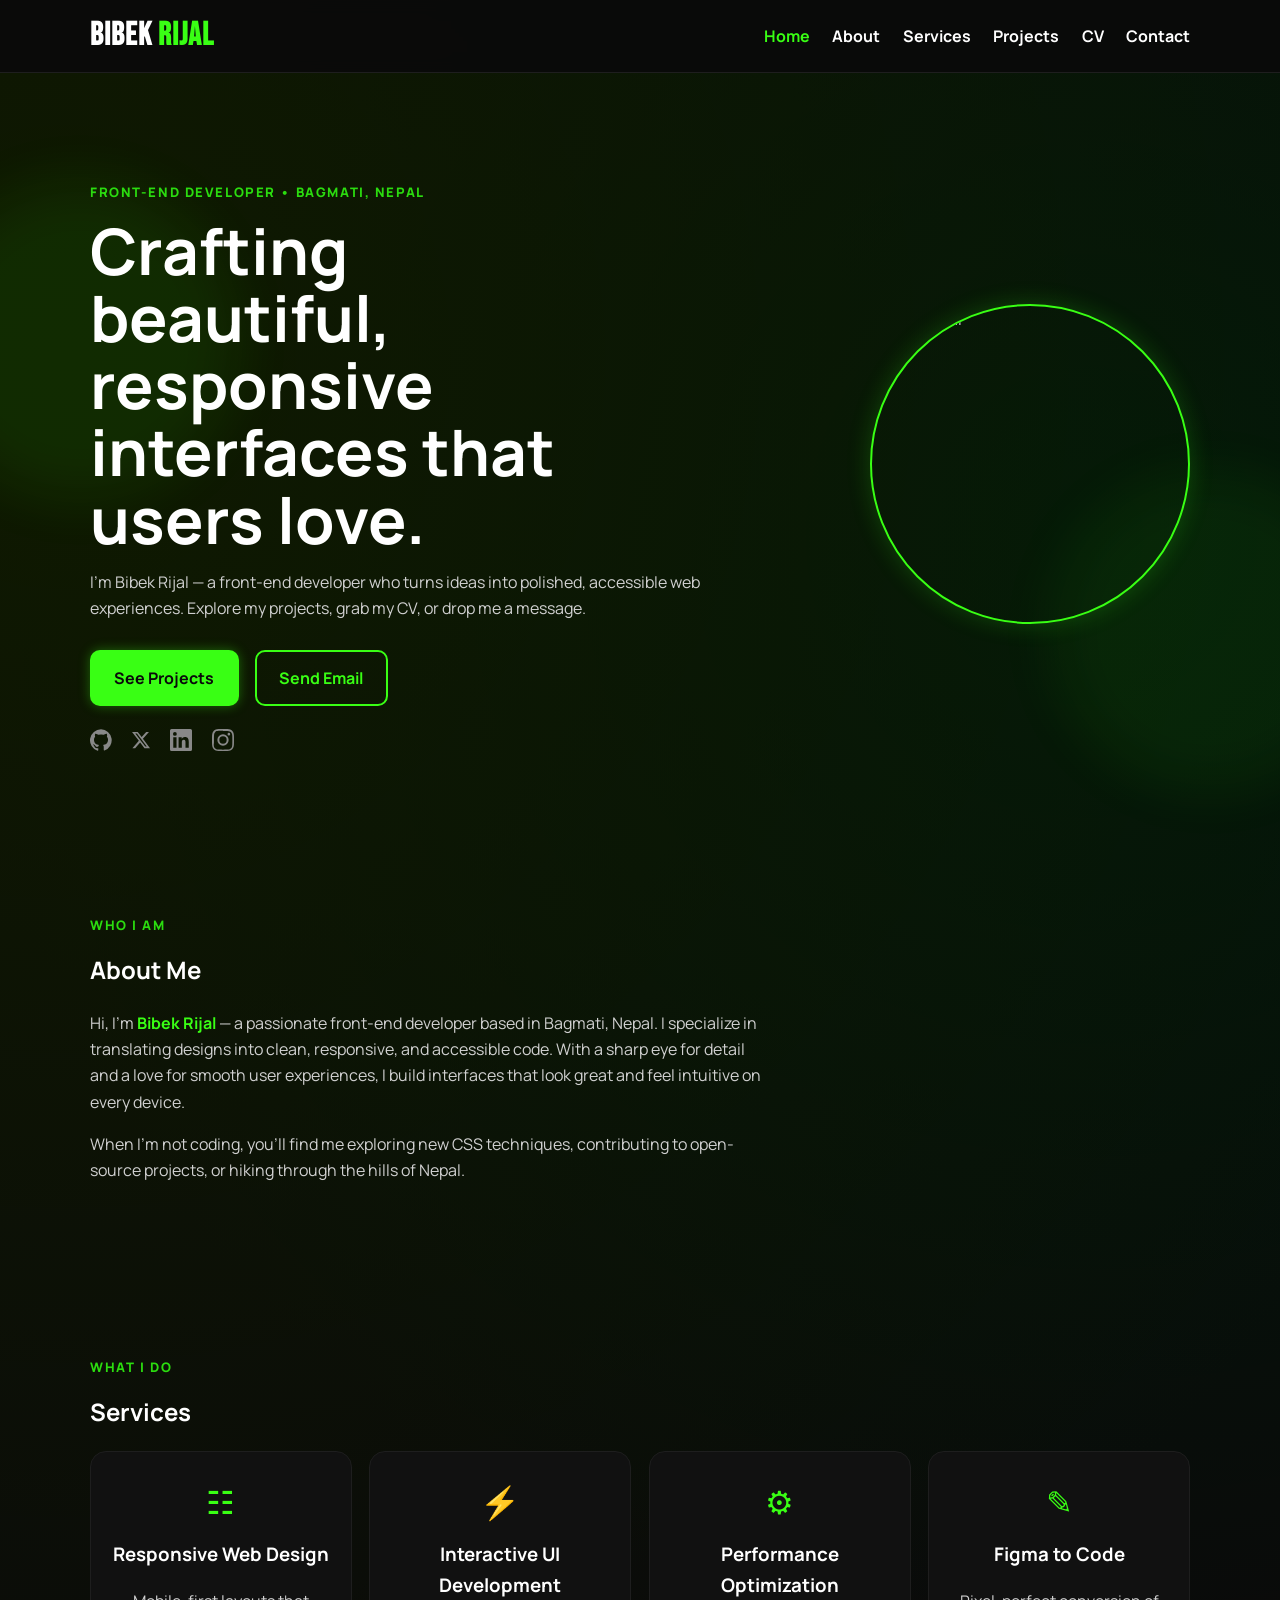
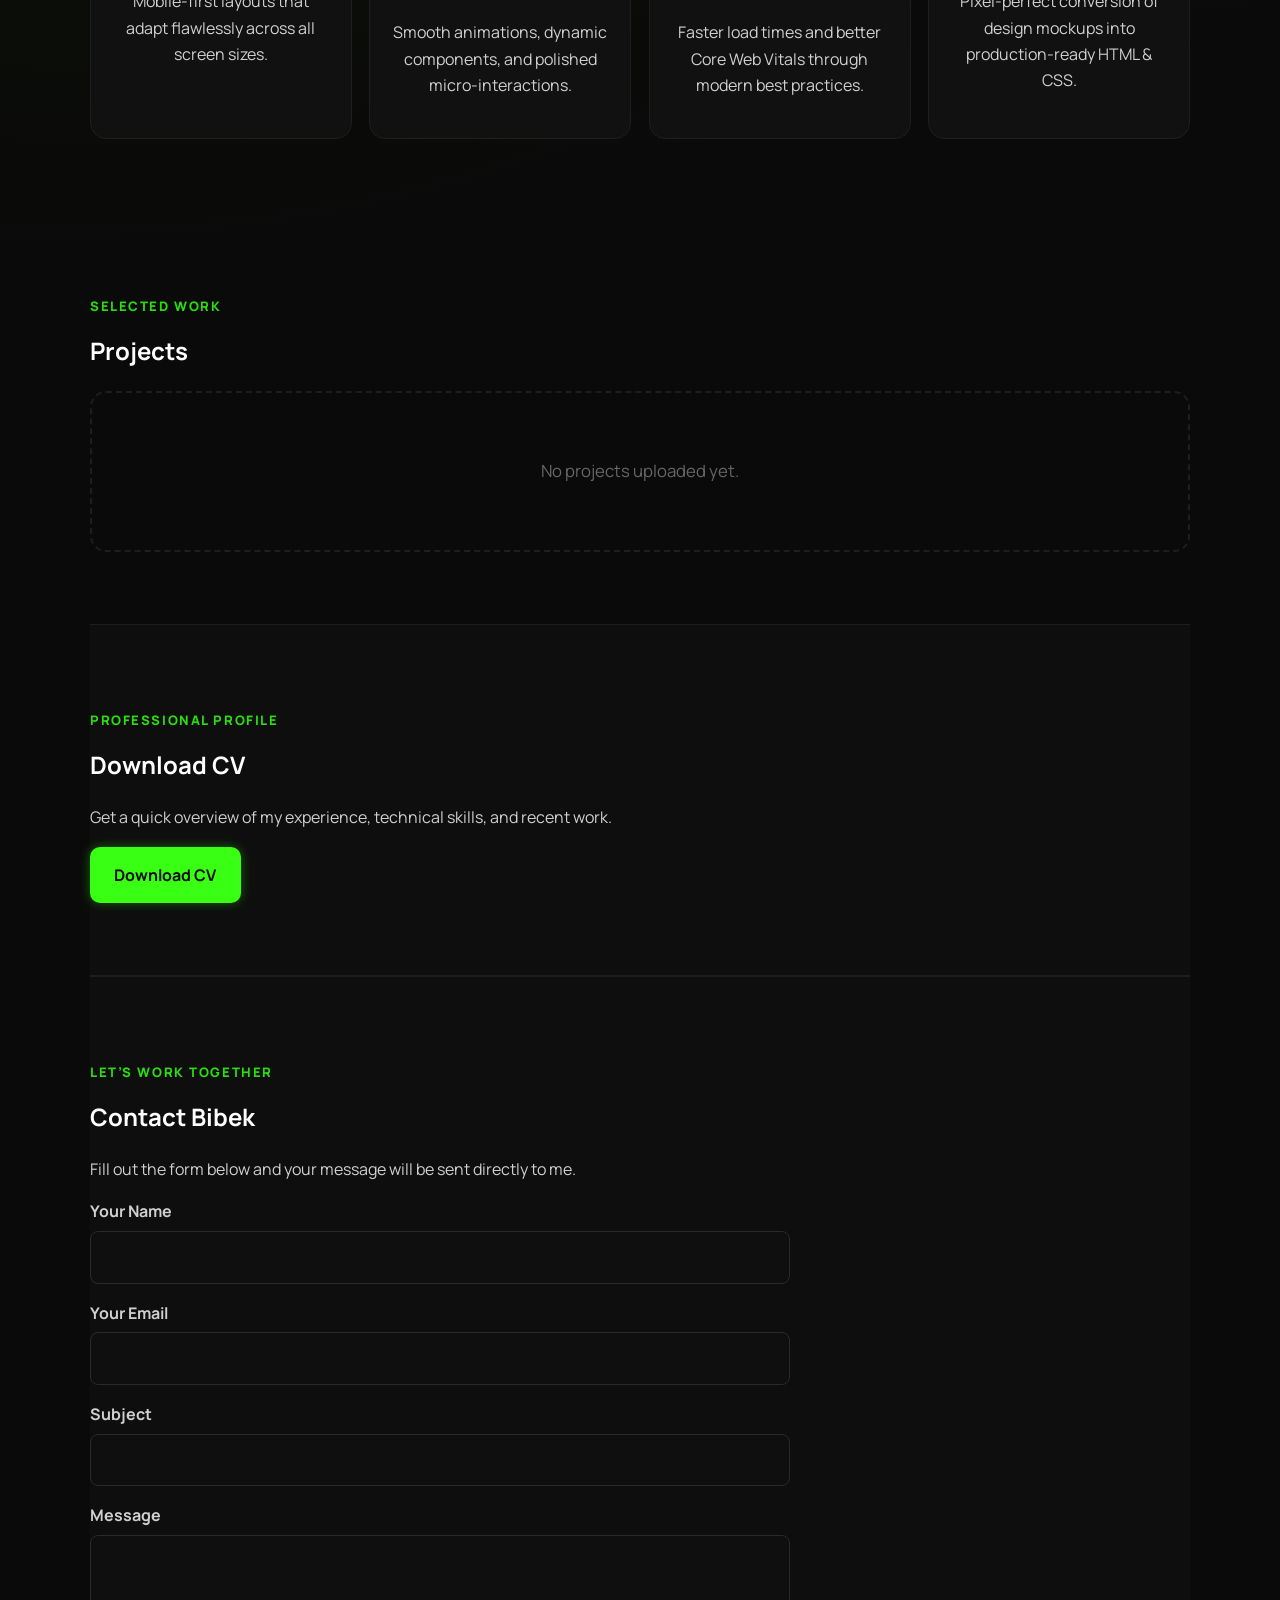
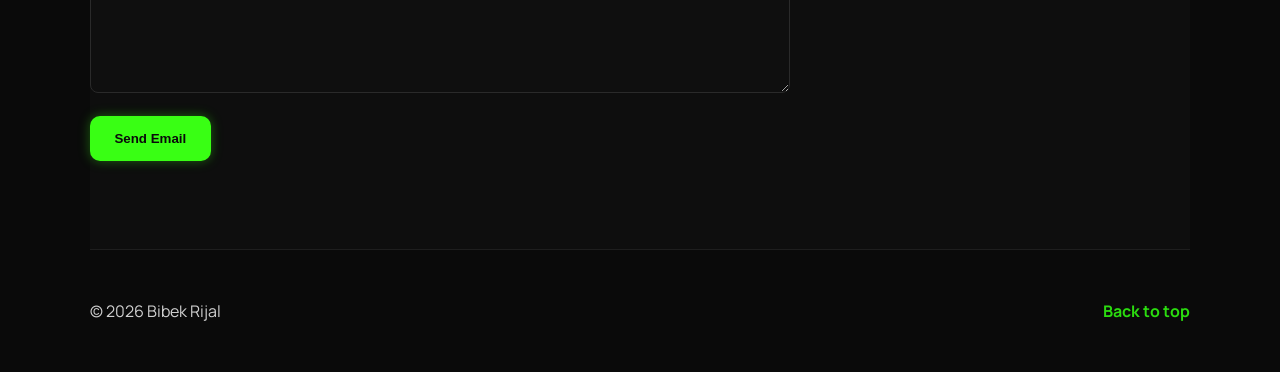
==== index.html @ 49298759 "popup bug fix" ====
<!DOCTYPE html>
<html lang="en">
  <head>
    <meta charset="UTF-8" />
    <meta name="viewport" content="width=device-width, initial-scale=1.0" />
    <link rel="icon" type="image/svg+xml" href="assets/favicon.svg" />
    <meta
      name="description"
      content="Bibek Rijal — Front-End Developer from Bagmati, Nepal. Browse projects, download CV, and get in touch."
    />
    <title>Bibek Rijal | Portfolio</title>
    <link rel="preconnect" href="https://fonts.googleapis.com" />
    <link rel="preconnect" href="https://fonts.gstatic.com" crossorigin />
    <link
      href="https://fonts.googleapis.com/css2?family=Bebas+Neue&family=Manrope:wght@400;500;700;800&display=swap"
      rel="stylesheet"
    />
    <link rel="stylesheet" href="styles.css?v=2" />
  </head>
  <body>
    <div class="bg-orb orb-left" aria-hidden="true"></div>
    <div class="bg-orb orb-right" aria-hidden="true"></div>

    <header class="site-header" id="top">
      <nav class="container nav">
        <a class="brand" href="#home"><span class="brand-first">Bibek</span> <span class="brand-last">Rijal</span></a>
        <button class="menu-toggle" aria-expanded="false" aria-controls="nav-links">
          Menu
        </button>
        <ul class="nav-links" id="nav-links">
          <li><a href="#home">Home</a></li>
          <li><a href="#about">About</a></li>
          <li><a href="#services">Services</a></li>
          <li><a href="#projects">Projects</a></li>
          <li><a href="#cv">CV</a></li>
          <li><a href="#contact">Contact</a></li>
        </ul>
      </nav>
    </header>

    <main>
      <section class="hero container reveal" id="home">
        <div class="hero-text">
          <p class="kicker">Front-End Developer &bull; Bagmati, Nepal</p>
          <h1>Crafting beautiful, responsive interfaces that users love.</h1>
          <p class="hero-copy">
            I&rsquo;m Bibek Rijal — a front-end developer who turns ideas into polished,
            accessible web experiences. Explore my projects, grab my CV, or drop me a
            message.
          </p>
          <div class="hero-actions">
            <a class="btn btn-primary" href="#projects">See Projects</a>
            <a class="btn btn-secondary" href="#contact">Send Email</a>
          </div>
          <div class="hero-socials">
            <a href="https://github.com/Bek068" target="_blank" rel="noopener noreferrer" aria-label="GitHub">
              <svg width="22" height="22" viewBox="0 0 24 24" fill="currentColor"><path d="M12 .3a12 12 0 00-3.8 23.38c.6.11.82-.26.82-.58v-2.16c-3.34.73-4.04-1.61-4.04-1.61a3.18 3.18 0 00-1.33-1.76c-1.09-.74.08-.73.08-.73a2.52 2.52 0 011.84 1.24 2.56 2.56 0 003.5 1 2.56 2.56 0 01.76-1.6c-2.67-.3-5.47-1.33-5.47-5.93a4.64 4.64 0 011.24-3.22 4.3 4.3 0 01.12-3.18s1-.32 3.3 1.23a11.38 11.38 0 016 0c2.28-1.55 3.28-1.23 3.28-1.23a4.3 4.3 0 01.12 3.18 4.64 4.64 0 011.24 3.22c0 4.61-2.81 5.63-5.48 5.92a2.86 2.86 0 01.82 2.22v3.29c0 .32.22.7.82.58A12 12 0 0012 .3z"/></svg>
            </a>
            <a href="https://x.com/b1bek_rzl068" target="_blank" rel="noopener noreferrer" aria-label="X (Twitter)">
              <svg width="20" height="20" viewBox="0 0 24 24" fill="currentColor"><path d="M18.244 2.25h3.308l-7.227 8.26 8.502 11.24H16.17l-5.214-6.817L4.99 21.75H1.68l7.73-8.835L1.254 2.25H8.08l4.713 6.231zm-1.161 17.52h1.833L7.084 4.126H5.117z"/></svg>
            </a>
            <a href="https://linkedin.com/" target="_blank" rel="noopener noreferrer" aria-label="LinkedIn">
              <svg width="22" height="22" viewBox="0 0 24 24" fill="currentColor"><path d="M20.45 20.45h-3.55v-5.57c0-1.33-.02-3.04-1.85-3.04s-2.14 1.45-2.14 2.94v5.67H9.36V9h3.41v1.56h.05a3.74 3.74 0 013.37-1.85c3.6 0 4.27 2.37 4.27 5.46v6.28zM5.34 7.43a2.06 2.06 0 11-.01-4.13 2.06 2.06 0 01.01 4.13zM7.12 20.45H3.56V9h3.56v11.45zM22.23 0H1.77A1.75 1.75 0 000 1.73v20.54A1.75 1.75 0 001.77 24h20.46A1.75 1.75 0 0024 22.27V1.73A1.75 1.75 0 0022.23 0z"/></svg>
            </a>
            <a href="https://instagram.com/" target="_blank" rel="noopener noreferrer" aria-label="Instagram">
              <svg width="22" height="22" viewBox="0 0 24 24" fill="currentColor"><path d="M12 2.163c3.204 0 3.584.012 4.85.07 1.17.054 1.97.24 2.43.403a4.08 4.08 0 011.47.957c.453.453.78.898.957 1.47.163.46.35 1.26.403 2.43.058 1.266.07 1.646.07 4.85s-.012 3.584-.07 4.85c-.054 1.17-.24 1.97-.403 2.43a4.08 4.08 0 01-.957 1.47 4.08 4.08 0 01-1.47.957c-.46.163-1.26.35-2.43.403-1.266.058-1.646.07-4.85.07s-3.584-.012-4.85-.07c-1.17-.054-1.97-.24-2.43-.403a4.08 4.08 0 01-1.47-.957 4.08 4.08 0 01-.957-1.47c-.163-.46-.35-1.26-.403-2.43C2.175 15.584 2.163 15.204 2.163 12s.012-3.584.07-4.85c.054-1.17.24-1.97.403-2.43a4.08 4.08 0 01.957-1.47A4.08 4.08 0 015.063 2.3c.46-.163 1.26-.35 2.43-.403C8.759 1.84 9.139 1.827 12 1.827zM12 0C8.741 0 8.333.014 7.053.072c-1.277.058-2.15.261-2.913.558a5.88 5.88 0 00-2.126 1.384A5.88 5.88 0 00.63 4.14C.333 4.903.13 5.776.072 7.053.014 8.333 0 8.741 0 12s.014 3.667.072 4.947c.058 1.277.261 2.15.558 2.913a5.88 5.88 0 001.384 2.126 5.88 5.88 0 002.126 1.384c.763.297 1.636.5 2.913.558C8.333 23.986 8.741 24 12 24s3.667-.014 4.947-.072c1.277-.058 2.15-.261 2.913-.558a5.88 5.88 0 002.126-1.384 5.88 5.88 0 001.384-2.126c.297-.763.5-1.636.558-2.913.058-1.28.072-1.688.072-4.947s-.014-3.667-.072-4.947c-.058-1.277-.261-2.15-.558-2.913a5.88 5.88 0 00-1.384-2.126A5.88 5.88 0 0019.86.63C19.097.333 18.224.13 16.947.072 15.667.014 15.259 0 12 0zm0 5.838a6.162 6.162 0 100 12.324 6.162 6.162 0 000-12.324zM12 16a4 4 0 110-8 4 4 0 010 8zm6.406-11.845a1.44 1.44 0 100 2.881 1.44 1.44 0 000-2.881z"/></svg>
            </a>
          </div>
        </div>
        <div class="hero-image">
          <img src="assets/images/profile.png" alt="Bibek Rijal" />
        </div>
      </section>

      <section class="about container reveal" id="about">
        <div class="section-heading">
          <p class="kicker">Who I Am</p>
          <h2>About Me</h2>
        </div>
        <div class="about-content">
          <p>
            Hi, I&rsquo;m <strong>Bibek Rijal</strong> &mdash; a passionate front-end developer
            based in Bagmati, Nepal. I specialize in translating designs into clean,
            responsive, and accessible code. With a sharp eye for detail and a love for
            smooth user experiences, I build interfaces that look great and feel intuitive
            on every device.
          </p>
          <p>
            When I&rsquo;m not coding, you&rsquo;ll find me exploring new CSS techniques,
            contributing to open-source projects, or hiking through the hills of Nepal.
          </p>
        </div>
      </section>

      <section class="services container reveal" id="services">
        <div class="section-heading">
          <p class="kicker">What I Do</p>
          <h2>Services</h2>
        </div>
        <div class="services-grid">
          <article class="service-card">
            <span class="service-icon" aria-hidden="true">&#9783;</span>
            <h3>Responsive Web Design</h3>
            <p>Mobile-first layouts that adapt flawlessly across all screen sizes.</p>
          </article>
          <article class="service-card">
            <span class="service-icon" aria-hidden="true">&#9889;</span>
            <h3>Interactive UI Development</h3>
            <p>Smooth animations, dynamic components, and polished micro-interactions.</p>
          </article>
          <article class="service-card">
            <span class="service-icon" aria-hidden="true">&#9881;</span>
            <h3>Performance Optimization</h3>
            <p>Faster load times and better Core Web Vitals through modern best practices.</p>
          </article>
          <article class="service-card">
            <span class="service-icon" aria-hidden="true">&#9998;</span>
            <h3>Figma to Code</h3>
            <p>Pixel-perfect conversion of design mockups into production-ready HTML &amp; CSS.</p>
          </article>
        </div>
      </section>

      <section class="projects container reveal" id="projects">
        <div class="section-heading">
          <p class="kicker">Selected Work</p>
          <h2>Projects</h2>
        </div>

        <div class="empty-state">
          <p>No projects uploaded yet.</p>
        </div>
      </section>

      <section class="cv container reveal" id="cv">
        <div class="section-heading">
          <p class="kicker">Professional Profile</p>
          <h2>Download CV</h2>
        </div>
        <p>
          Get a quick overview of my experience, technical skills, and recent work.
        </p>
        <a class="btn btn-primary" href="assets/cv/admin-cv.txt" download>
          Download CV
        </a>
      </section>

      <section class="contact container reveal" id="contact">
        <div class="section-heading">
          <p class="kicker">Let&rsquo;s Work Together</p>
          <h2>Contact Bibek</h2>
        </div>
        <p>
          Fill out the form below and your message will be sent directly to me.
        </p>

        <form id="contact-form" novalidate>
          <div class="field-row">
            <label for="name">Your Name</label>
            <input type="text" id="name" name="name" required autocomplete="name" />
            <small class="error" id="name-error"></small>
          </div>

          <div class="field-row">
            <label for="email">Your Email</label>
            <input type="email" id="email" name="email" required autocomplete="email" />
            <small class="error" id="email-error"></small>
          </div>

          <div class="field-row">
            <label for="subject">Subject</label>
            <input type="text" id="subject" name="subject" required autocomplete="off" />
            <small class="error" id="subject-error"></small>
          </div>

          <div class="field-row">
            <label for="message">Message</label>
            <textarea id="message" name="message" rows="5" required></textarea>
            <small class="error" id="message-error"></small>
          </div>

          <button type="submit" class="btn btn-primary">Send Email</button>
          <p id="form-status" aria-live="polite"></p>
        </form>
      </section>
    </main>

    <footer class="site-footer">
      <div class="container footer-inner">
        <p>© <span id="year"></span> Bibek Rijal</p>
        <a href="#home">Back to top</a>
      </div>
    </footer>

    <!-- Success confirmation -->
    <div class="msg-confirm" id="msg-confirm" style="display:none" hidden>
      <div class="msg-confirm-card">
        <button class="msg-confirm-close" id="msg-confirm-close" aria-label="Close">&times;</button>
        <span class="msg-confirm-icon" aria-hidden="true">&#10003;</span>
        <h3>Message Sent!</h3>
        <p>Your message has been sent successfully to the administrator.</p>
      </div>
    </div>

    <script src="script.js?v=2"></script>
  </body>
</html>
---- styles.css ----
:root {
  --ink: #ffffff;
  --text: #d0d0d0;
  --cream: #0a0a0a;
  --paper: #111111;
  --accent: #39ff14;
  --accent-strong: #2bdc0f;
  --warm: #39ff14;
  --line: #1e1e1e;
  --shadow: 0 14px 30px rgba(0, 0, 0, 0.6);
  --glow: 0 0 12px rgba(57, 255, 20, 0.35);
}

* {
  box-sizing: border-box;
}

/* ── Ultra-thin rectangular scrollbar ── */
::-webkit-scrollbar {
  width: 1px;
}
::-webkit-scrollbar-track {
  background: #0a0a0a;
}
::-webkit-scrollbar-thumb {
  background: var(--accent);
  border-radius: 0;
}
html {
  scrollbar-width: thin;
  scrollbar-color: var(--accent) #0a0a0a;
}

html {
  scroll-behavior: smooth;
}

body {
  margin: 0;
  font-family: "Manrope", sans-serif;
  color: var(--text);
  background: radial-gradient(circle at 5% 10%, #0f1a00 0%, transparent 45%),
    radial-gradient(circle at 85% 15%, #001a0a 0%, transparent 35%), var(--cream);
  line-height: 1.65;
}

.container {
  width: min(1100px, 92%);
  margin: 0 auto;
}

.bg-orb {
  position: fixed;
  width: 320px;
  height: 320px;
  border-radius: 50%;
  filter: blur(30px);
  opacity: 0.35;
  z-index: -1;
}

.orb-left {
  left: -80px;
  top: 20%;
  background: #39ff14;
  opacity: 0.08;
}

.orb-right {
  right: -90px;
  bottom: 12%;
  background: #39ff14;
  opacity: 0.06;
}

.site-header {
  position: sticky;
  top: 0;
  background: rgba(10, 10, 10, 0.92);
  backdrop-filter: blur(8px);
  border-bottom: 1px solid var(--line);
  z-index: 10;
}

.nav {
  display: flex;
  align-items: center;
  justify-content: space-between;
  min-height: 72px;
}

.brand {
  font-family: "Bebas Neue", sans-serif;
  letter-spacing: 1px;
  font-size: 2rem;
  font-weight: 800;
  text-decoration: none;
}

.brand-first {
  color: #ffffff;
}

.brand-last {
  color: #39ff14;
}

.menu-toggle {
  display: none;
  background: transparent;
  border: 1px solid var(--ink);
  color: var(--ink);
  border-radius: 999px;
  padding: 0.4rem 0.8rem;
  font-weight: 700;
}

.nav-links {
  list-style: none;
  display: flex;
  gap: 1.4rem;
  margin: 0;
  padding: 0;
}

.nav-links a {
  text-decoration: none;
  color: var(--ink);
  font-weight: 700;
  transition: color 200ms ease;
}

.nav-links a.active {
  color: var(--accent);
}

main section {
  padding: 4.5rem 0;
}

.hero {
  padding-top: 6rem;
  display: flex;
  align-items: center;
  gap: 3rem;
}

.hero-text {
  flex: 1 1 55%;
  min-width: 0;
}

.hero-image {
  flex: 0 0 320px;
  display: flex;
  justify-content: center;
}

.hero-image img {
  width: 100%;
  max-width: 320px;
  aspect-ratio: 1;
  object-fit: cover;
  border-radius: 50%;
  border: 2px solid var(--accent);
  box-shadow: 0 0 24px rgba(57, 255, 20, 0.2);
  animation: glow-pulse 2s ease-in-out infinite, float 3s ease-in-out infinite;
}

@keyframes glow-pulse {
  0%, 100% {
    box-shadow: 0 0 12px rgba(57, 255, 20, 0.25), 0 0 30px rgba(57, 255, 20, 0.1);
  }
  50% {
    box-shadow: 0 0 24px rgba(57, 255, 20, 0.55), 0 0 60px rgba(57, 255, 20, 0.25);
  }
}

@keyframes float {
  0%, 100% {
    transform: translateY(0);
  }
  50% {
    transform: translateY(-10px);
  }
}

.kicker {
  text-transform: uppercase;
  letter-spacing: 0.12em;
  color: var(--accent-strong);
  font-size: 0.82rem;
  font-weight: 800;
}

h1,
h2,
h3 {
  color: var(--ink);
  margin-top: 0;
}

h1 {
  font-size: clamp(2rem, 6vw, 4rem);
  line-height: 1.05;
  max-width: 12ch;
  margin-bottom: 1rem;
}

.hero-copy {
  max-width: 62ch;
}

.hero-actions {
  margin-top: 1.8rem;
  display: flex;
  gap: 1rem;
  flex-wrap: wrap;
}

.hero-socials {
  margin-top: 1.4rem;
  display: flex;
  gap: 1.2rem;
  align-items: center;
}

.hero-socials a {
  color: #888;
  transition: color 200ms ease, transform 200ms ease;
}

.hero-socials a:hover {
  color: var(--accent);
  transform: translateY(-2px);
}

.btn {
  display: inline-block;
  padding: 0.8rem 1.4rem;
  border-radius: 10px;
  text-decoration: none;
  border: 2px solid transparent;
  transition: transform 160ms ease, background-color 160ms ease, border-color 160ms ease;
  font-weight: 700;
  cursor: pointer;
}

.btn:hover {
  transform: translateY(-2px);
}

.btn-primary {
  background: var(--accent);
  color: #0a0a0a;
  box-shadow: var(--glow);
}

.btn-primary:hover {
  background: var(--accent-strong);
  box-shadow: 0 0 20px rgba(57, 255, 20, 0.5);
}

.btn-secondary {
  border-color: var(--accent);
  color: var(--accent);
}

.btn-secondary:hover {
  background: var(--accent);
  color: #0a0a0a;
}

/* ── About ── */
.about-content {
  max-width: 68ch;
}

.about-content p + p {
  margin-top: 0.8rem;
}

.about-content strong {
  color: var(--accent);
}

/* ── Services ── */
.services-grid {
  display: grid;
  grid-template-columns: repeat(4, minmax(0, 1fr));
  gap: 1.1rem;
}

.service-card {
  background: var(--paper);
  border: 1px solid var(--line);
  border-radius: 16px;
  padding: 1.5rem 1.3rem;
  text-align: center;
  transition: border-color 250ms ease, box-shadow 250ms ease;
}

.service-card:hover {
  border-color: var(--accent);
  box-shadow: 0 0 18px rgba(57, 255, 20, 0.15);
}

.service-icon {
  display: block;
  font-size: 2rem;
  margin-bottom: 0.6rem;
  color: var(--accent);
}

/* ── Empty state (projects placeholder) ── */
.empty-state {
  border: 2px dashed var(--line);
  border-radius: 16px;
  padding: 3rem 1.5rem;
  text-align: center;
  color: #666;
  font-size: 1.05rem;
}

.section-heading {
  margin-bottom: 1.2rem;
}

.project-grid {
  display: grid;
  grid-template-columns: repeat(3, minmax(0, 1fr));
  gap: 1.1rem;
}

.project-card {
  background: var(--paper);
  border: 1px solid var(--line);
  border-radius: 16px;
  padding: 1.3rem;
  box-shadow: var(--shadow);
  transition: border-color 250ms ease, box-shadow 250ms ease;
}

.project-card:hover {
  border-color: var(--accent);
  box-shadow: 0 0 18px rgba(57, 255, 20, 0.15);
}

.project-links {
  display: flex;
  gap: 1rem;
}

.project-links a {
  color: var(--accent-strong);
  font-weight: 700;
  text-decoration: none;
}

.cv,
.contact {
  background: rgba(17, 17, 17, 0.7);
  border-top: 1px solid var(--line);
  border-bottom: 1px solid var(--line);
}

#contact-form {
  margin-top: 1rem;
  max-width: 700px;
}

.field-row {
  margin-bottom: 1rem;
}

label {
  display: block;
  margin-bottom: 0.4rem;
  font-weight: 700;
}

input,
textarea {
  width: 100%;
  padding: 0.75rem;
  border-radius: 8px;
  border: 1px solid #2a2a2a;
  font: inherit;
  background: #0f0f0f;
  color: #e0e0e0;
}

input:focus,
textarea:focus {
  outline: none;
  border-color: var(--accent);
  box-shadow: 0 0 0 3px rgba(57, 255, 20, 0.15);
}

.error {
  min-height: 1rem;
  color: #ff4060;
  font-size: 0.87rem;
}

#form-status {
  font-weight: 700;
  margin-top: 1rem;
}

.site-footer {
  padding: 2rem 0;
}

.footer-inner {
  display: flex;
  justify-content: space-between;
  align-items: center;
}

.footer-inner a {
  color: var(--accent-strong);
  text-decoration: none;
  font-weight: 700;
}

/* ── Success confirmation dialog ── */
.msg-confirm {
  position: fixed;
  inset: 0;
  background: rgba(0, 0, 0, 0.7);
  display: none;
  align-items: center;
  justify-content: center;
  z-index: 200;
}

.msg-confirm.show {
  display: flex;
}

.msg-confirm-card {
  position: relative;
  background: #111;
  border: 1px solid var(--accent);
  border-radius: 16px;
  padding: 2.5rem 2rem 2rem;
  max-width: 380px;
  width: 88%;
  text-align: center;
  box-shadow: 0 0 30px rgba(57, 255, 20, 0.2);
  animation: msg-scale-in 300ms cubic-bezier(0.22, 1, 0.36, 1) both;
}

@keyframes msg-scale-in {
  from { transform: scale(0.85); opacity: 0; }
  to   { transform: scale(1);    opacity: 1; }
}

.msg-confirm-close {
  position: absolute;
  top: 0.75rem;
  right: 0.75rem;
  background: none;
  border: none;
  color: #666;
  font-size: 1.5rem;
  cursor: pointer;
  line-height: 1;
  padding: 0.2rem 0.4rem;
  border-radius: 6px;
  transition: color 150ms ease, background 150ms ease;
}

.msg-confirm-close:hover {
  color: #fff;
  background: rgba(255, 255, 255, 0.1);
}

.msg-confirm-icon {
  display: inline-flex;
  align-items: center;
  justify-content: center;
  width: 56px;
  height: 56px;
  border-radius: 50%;
  background: var(--accent);
  color: #0a0a0a;
  font-size: 1.8rem;
  font-weight: 800;
  margin-bottom: 1rem;
}

.msg-confirm-card h3 {
  color: var(--ink);
  margin: 0 0 0.5rem;
}

.msg-confirm-card p {
  color: #aaa;
  margin: 0;
}

/* ── Scroll-triggered reveal ── */
.reveal {
  opacity: 0;
  transform: translateY(32px);
  transition: opacity 0.7s cubic-bezier(0.22, 1, 0.36, 1),
              transform 0.7s cubic-bezier(0.22, 1, 0.36, 1);
}

.reveal.visible {
  opacity: 1;
  transform: translateY(0);
}

.reveal:nth-of-type(2) { transition-delay: 0.08s; }
.reveal:nth-of-type(3) { transition-delay: 0.16s; }
.reveal:nth-of-type(4) { transition-delay: 0.24s; }

@media (max-width: 900px) {
  .project-grid {
    grid-template-columns: 1fr 1fr;
  }
  .services-grid {
    grid-template-columns: 1fr 1fr;
  }
}

@media (max-width: 700px) {
  .menu-toggle {
    display: inline-block;
  }

  .nav {
    min-height: 60px;
  }

  .brand {
    font-size: 1.6rem;
  }

  .nav-links {
    display: none;
    position: absolute;
    top: 60px;
    left: 4%;
    right: 4%;
    background: #111;
    border: 1px solid var(--line);
    border-radius: 12px;
    box-shadow: var(--shadow);
    padding: 0.9rem;
    flex-direction: column;
    gap: 0.8rem;
  }

  .nav-links a {
    display: block;
    padding: 0.5rem 0;
    font-size: 1.05rem;
  }

  .nav-links.open {
    display: flex;
  }

  main section {
    padding: 3rem 0;
  }

  .hero {
    padding-top: 3.5rem;
    flex-direction: column;
    text-align: center;
  }

  .hero-image {
    flex: 0 0 auto;
    order: -1;
  }

  .hero-image img {
    max-width: 200px;
  }

  h1 {
    max-width: none;
    font-size: clamp(1.6rem, 7vw, 2.6rem);
  }

  h2 {
    font-size: 1.5rem;
  }

  .hero-actions {
    flex-direction: column;
  }

  .hero-actions .btn {
    text-align: center;
    width: 100%;
  }

  .project-grid {
    grid-template-columns: 1fr;
  }

  .services-grid {
    grid-template-columns: 1fr;
  }

  .service-card {
    padding: 1.2rem 1rem;
  }

  .btn {
    padding: 0.9rem 1.2rem;
    font-size: 0.95rem;
  }

  input,
  textarea {
    padding: 0.85rem;
    font-size: 1rem;
  }

  .empty-state {
    padding: 2rem 1rem;
  }

  .footer-inner {
    flex-direction: column;
    align-items: flex-start;
    gap: 0.5rem;
  }
}
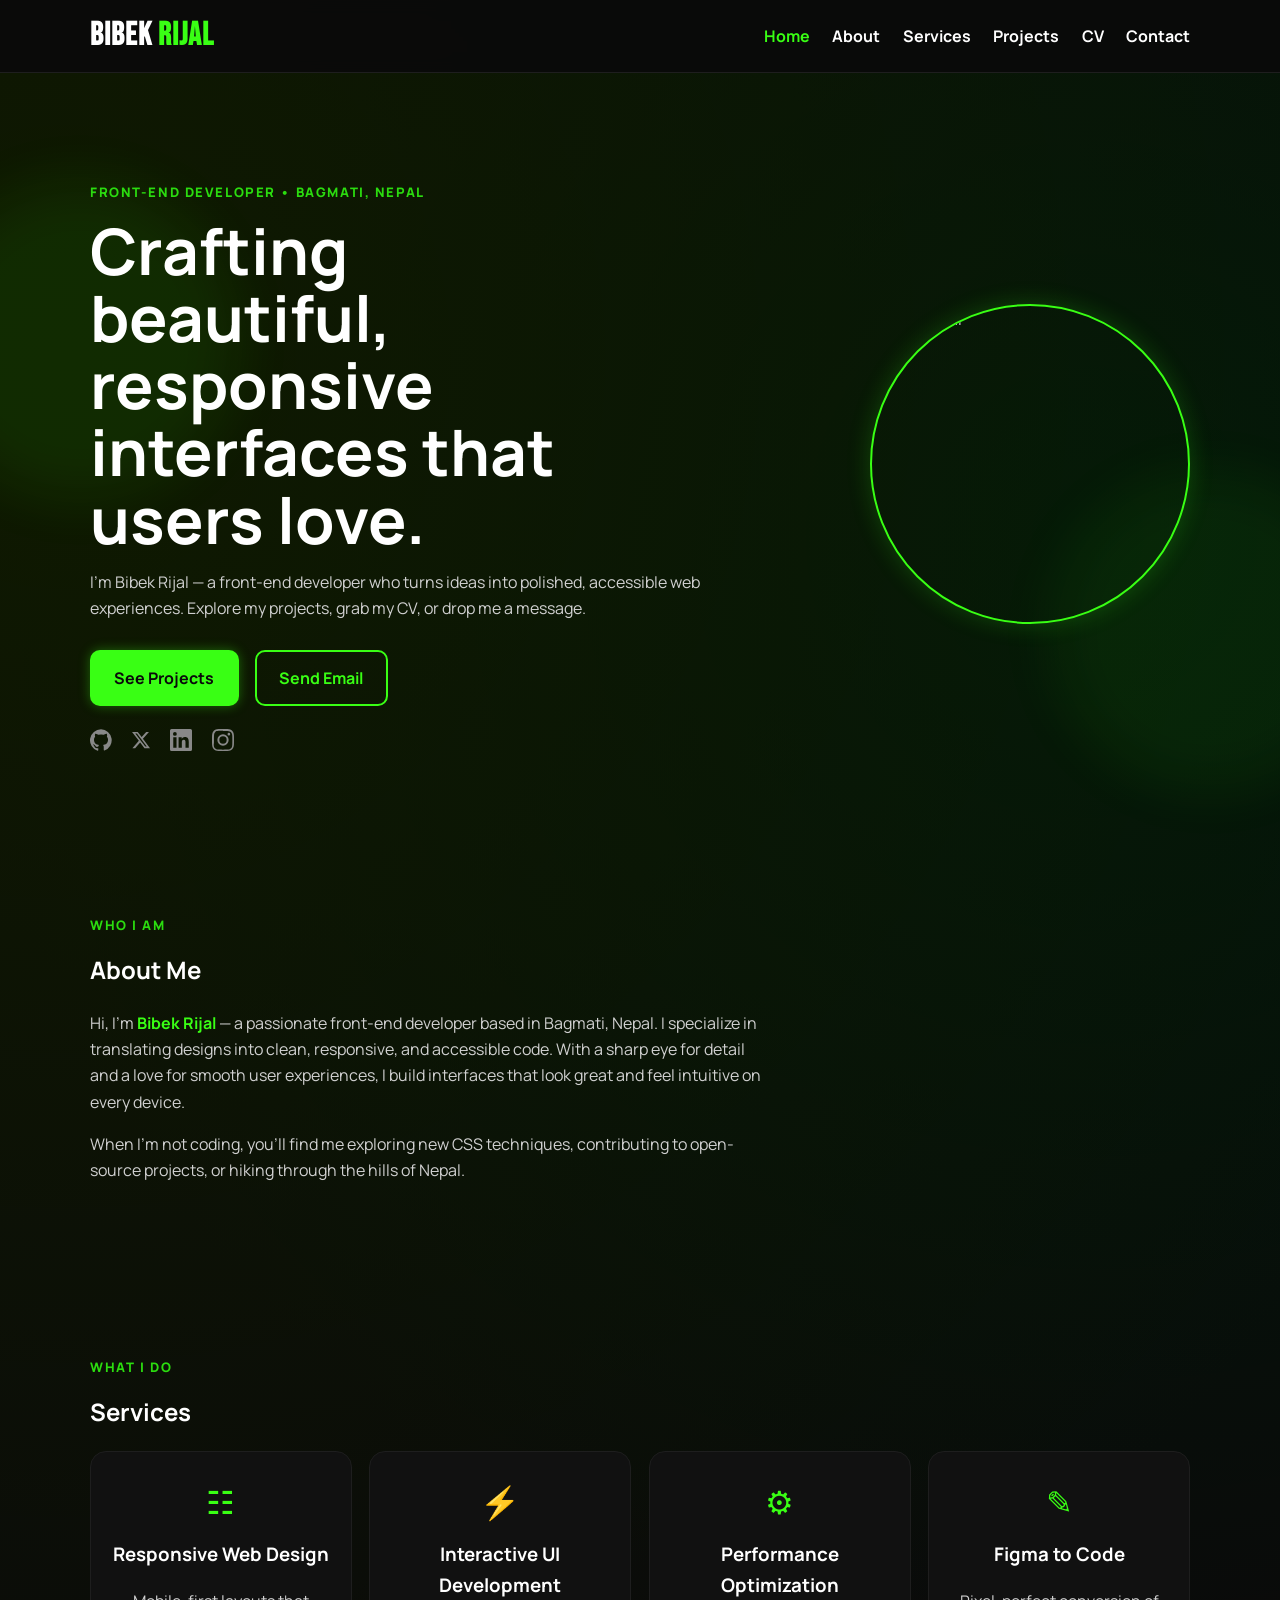
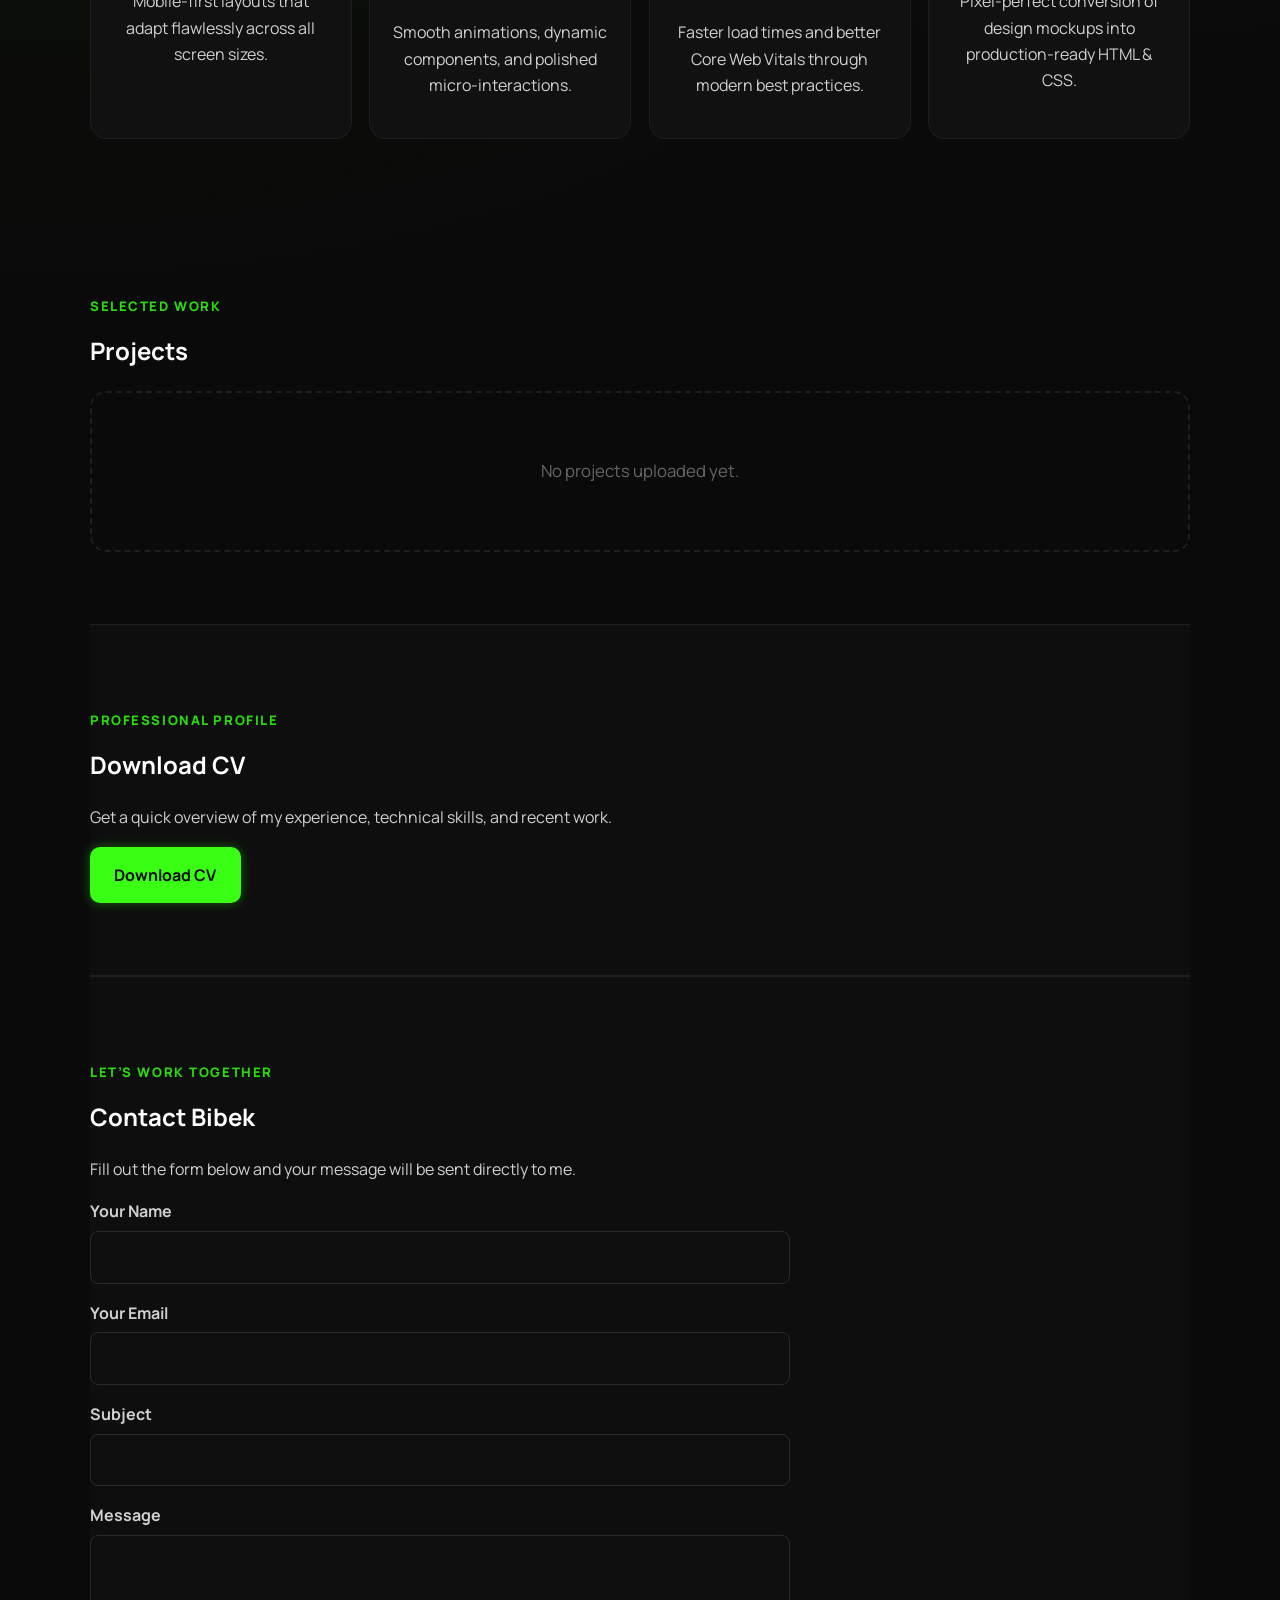
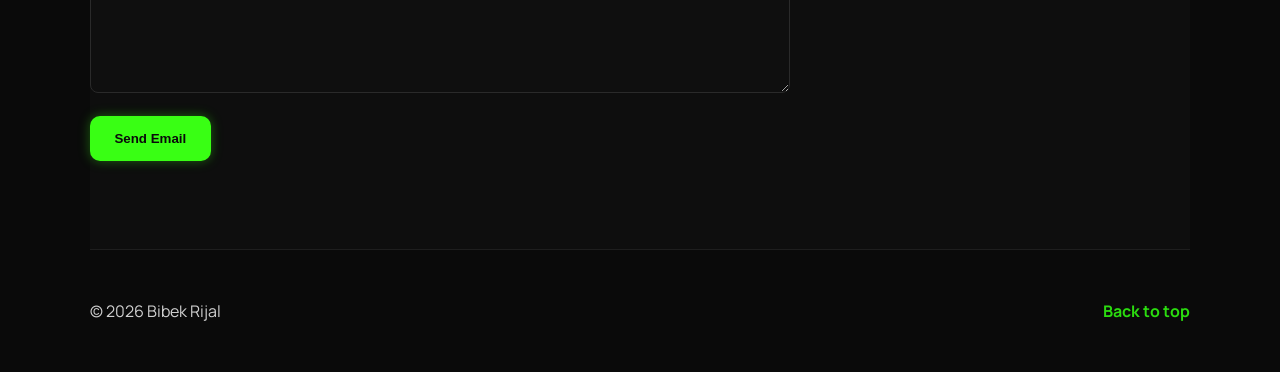
==== commit 9e7172fa: "profile" ====
--- a/index.html
+++ b/index.html
@@ -68,7 +68,7 @@
           </div>
         </div>
         <div class="hero-image">
-          <img src="assets/images/profile.png" alt="Bibek Rijal" />
+          <img src="assets/images/image.jpg" alt="Bibek Rijal" />
         </div>
       </section>
 
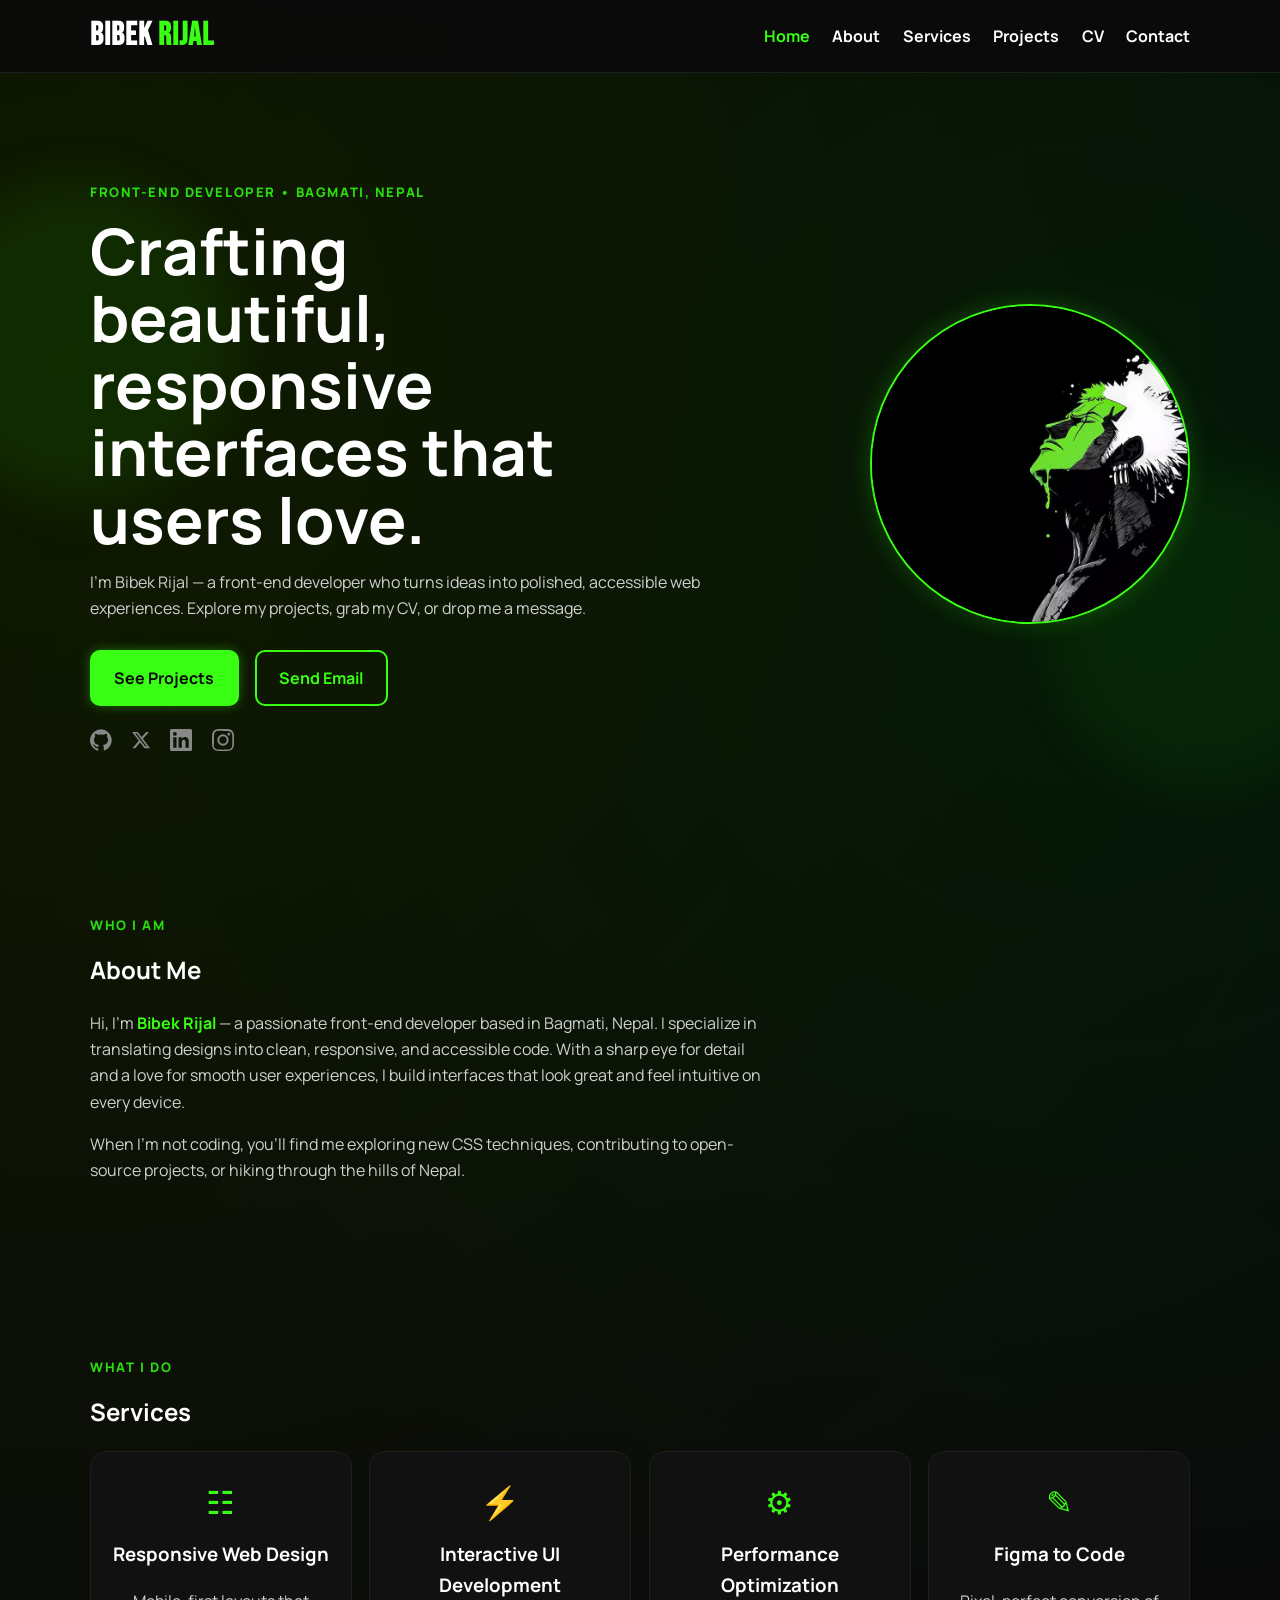
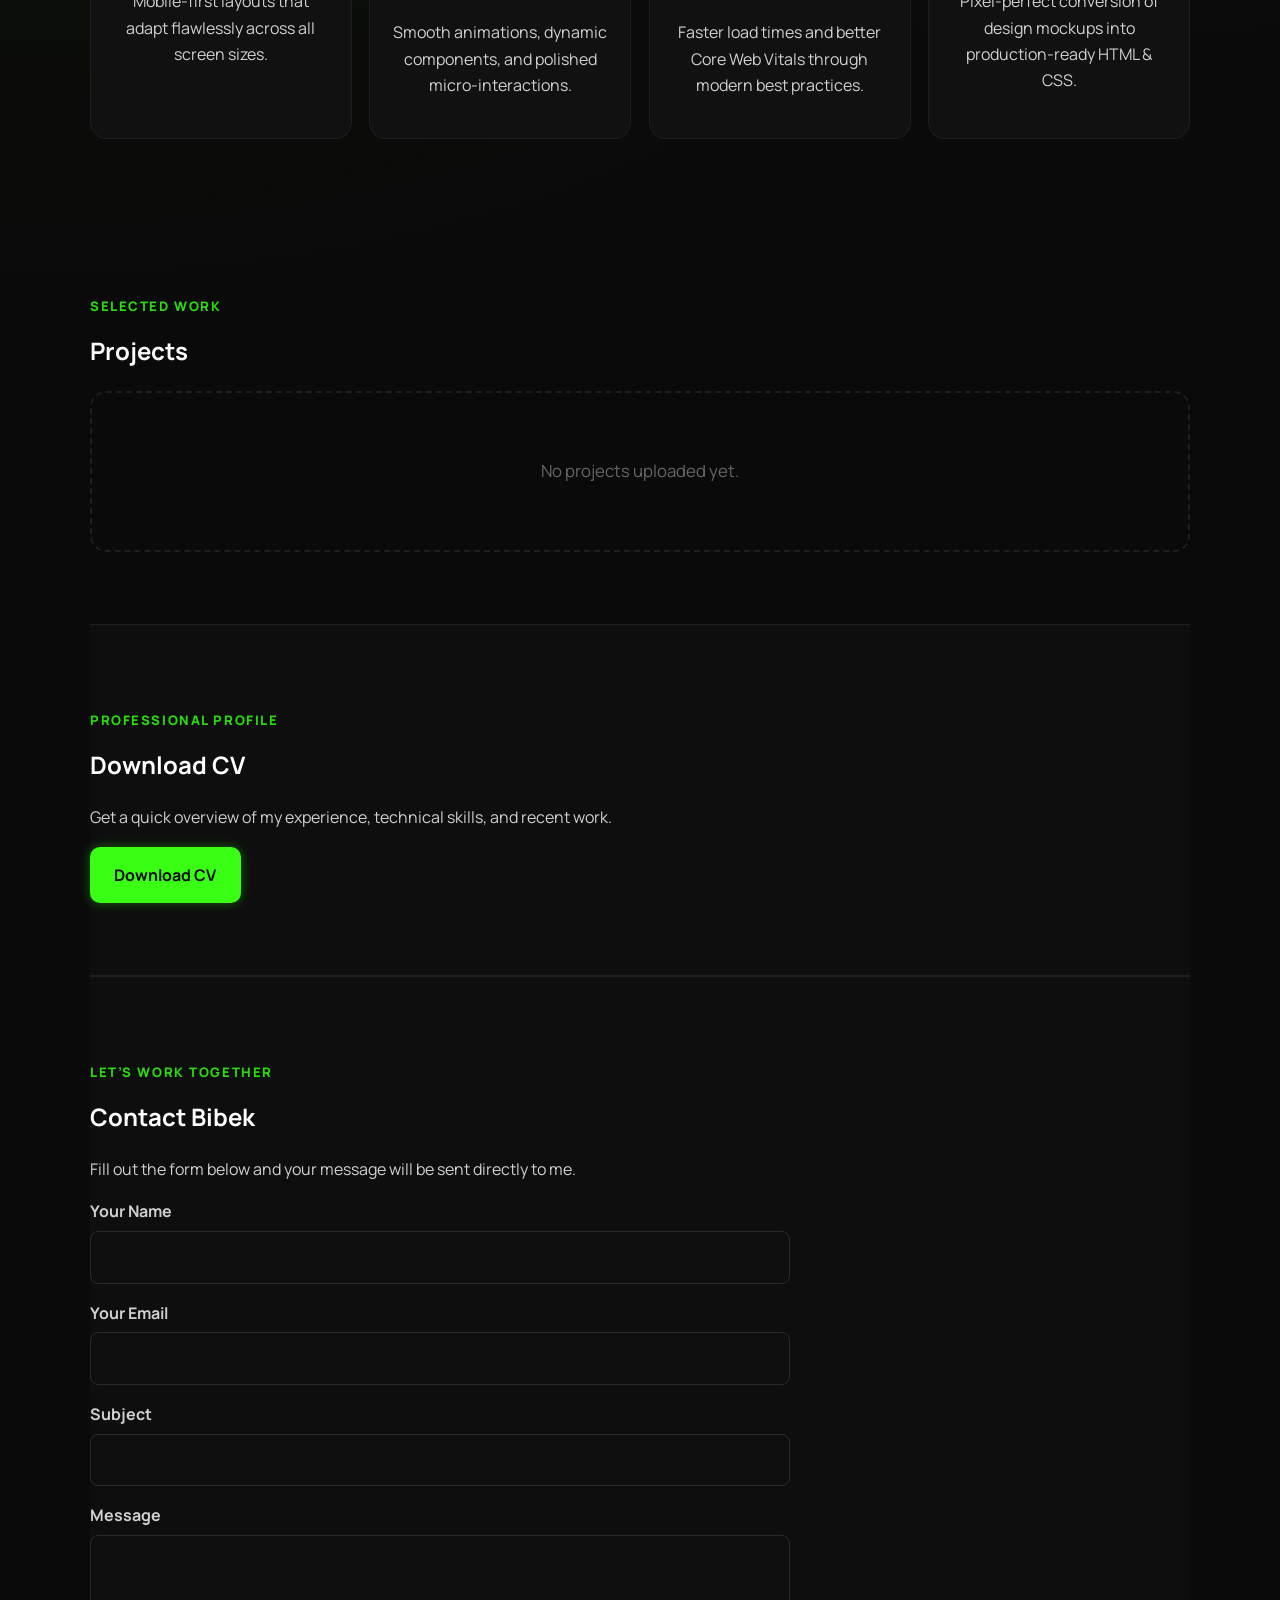
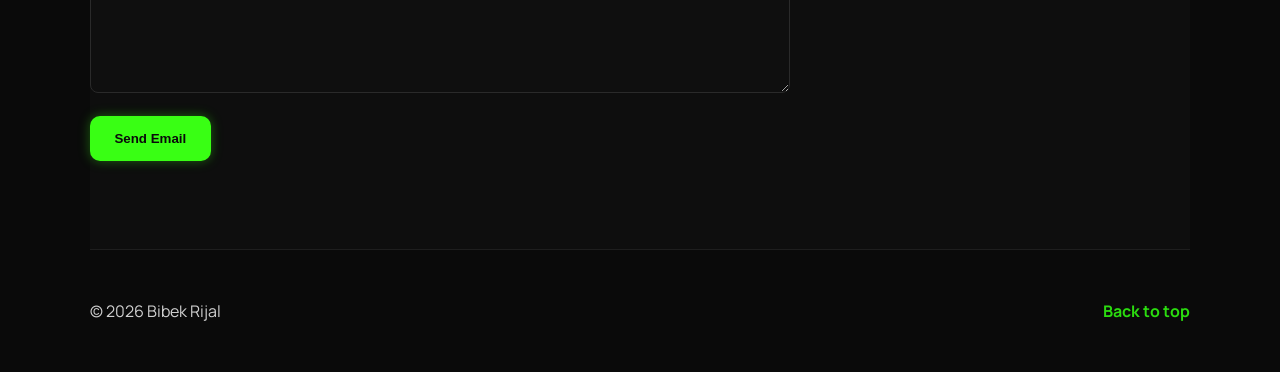
==== commit deb64f89: "image changes" ====
--- a/index.html
+++ b/index.html
@@ -68,7 +68,7 @@
           </div>
         </div>
         <div class="hero-image">
-          <img src="assets/images/image.jpg" alt="Bibek Rijal" />
+          <img src="assets/image.jpg" alt="Bibek Rijal" />
         </div>
       </section>
 
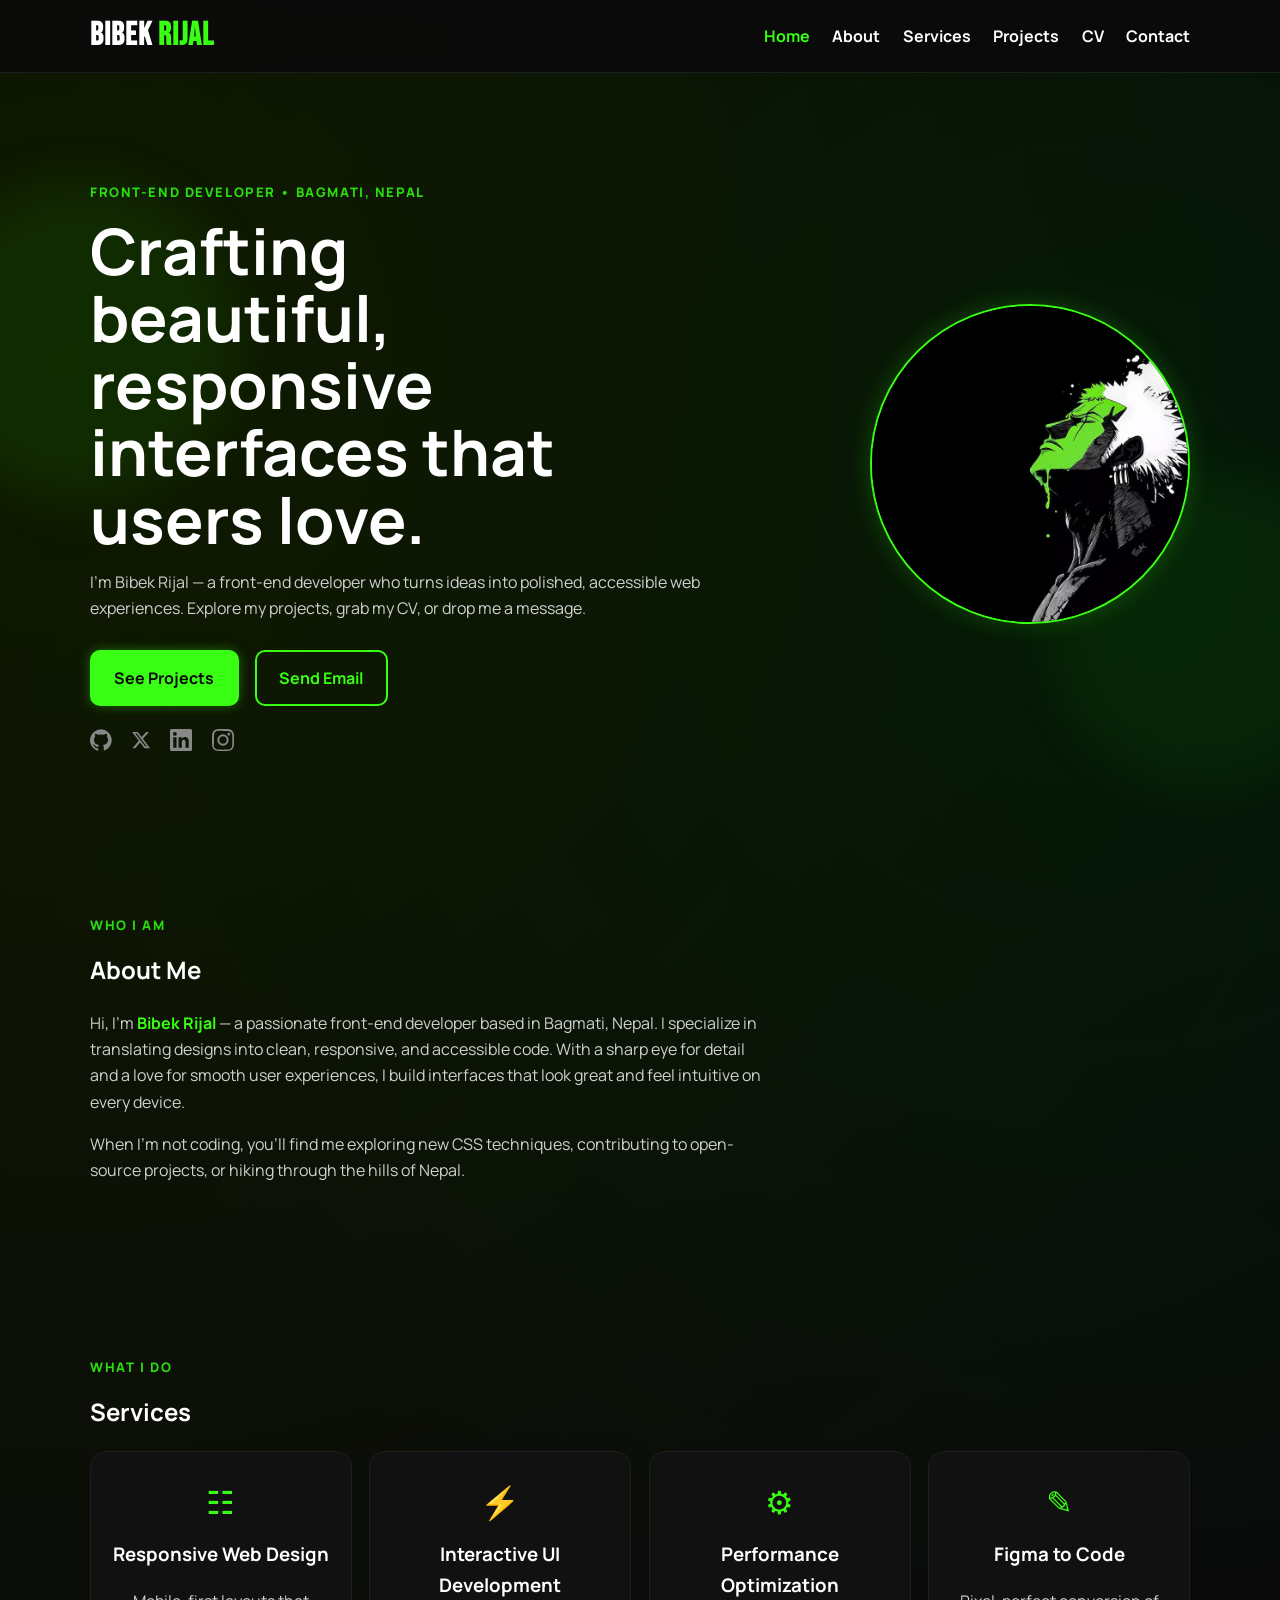
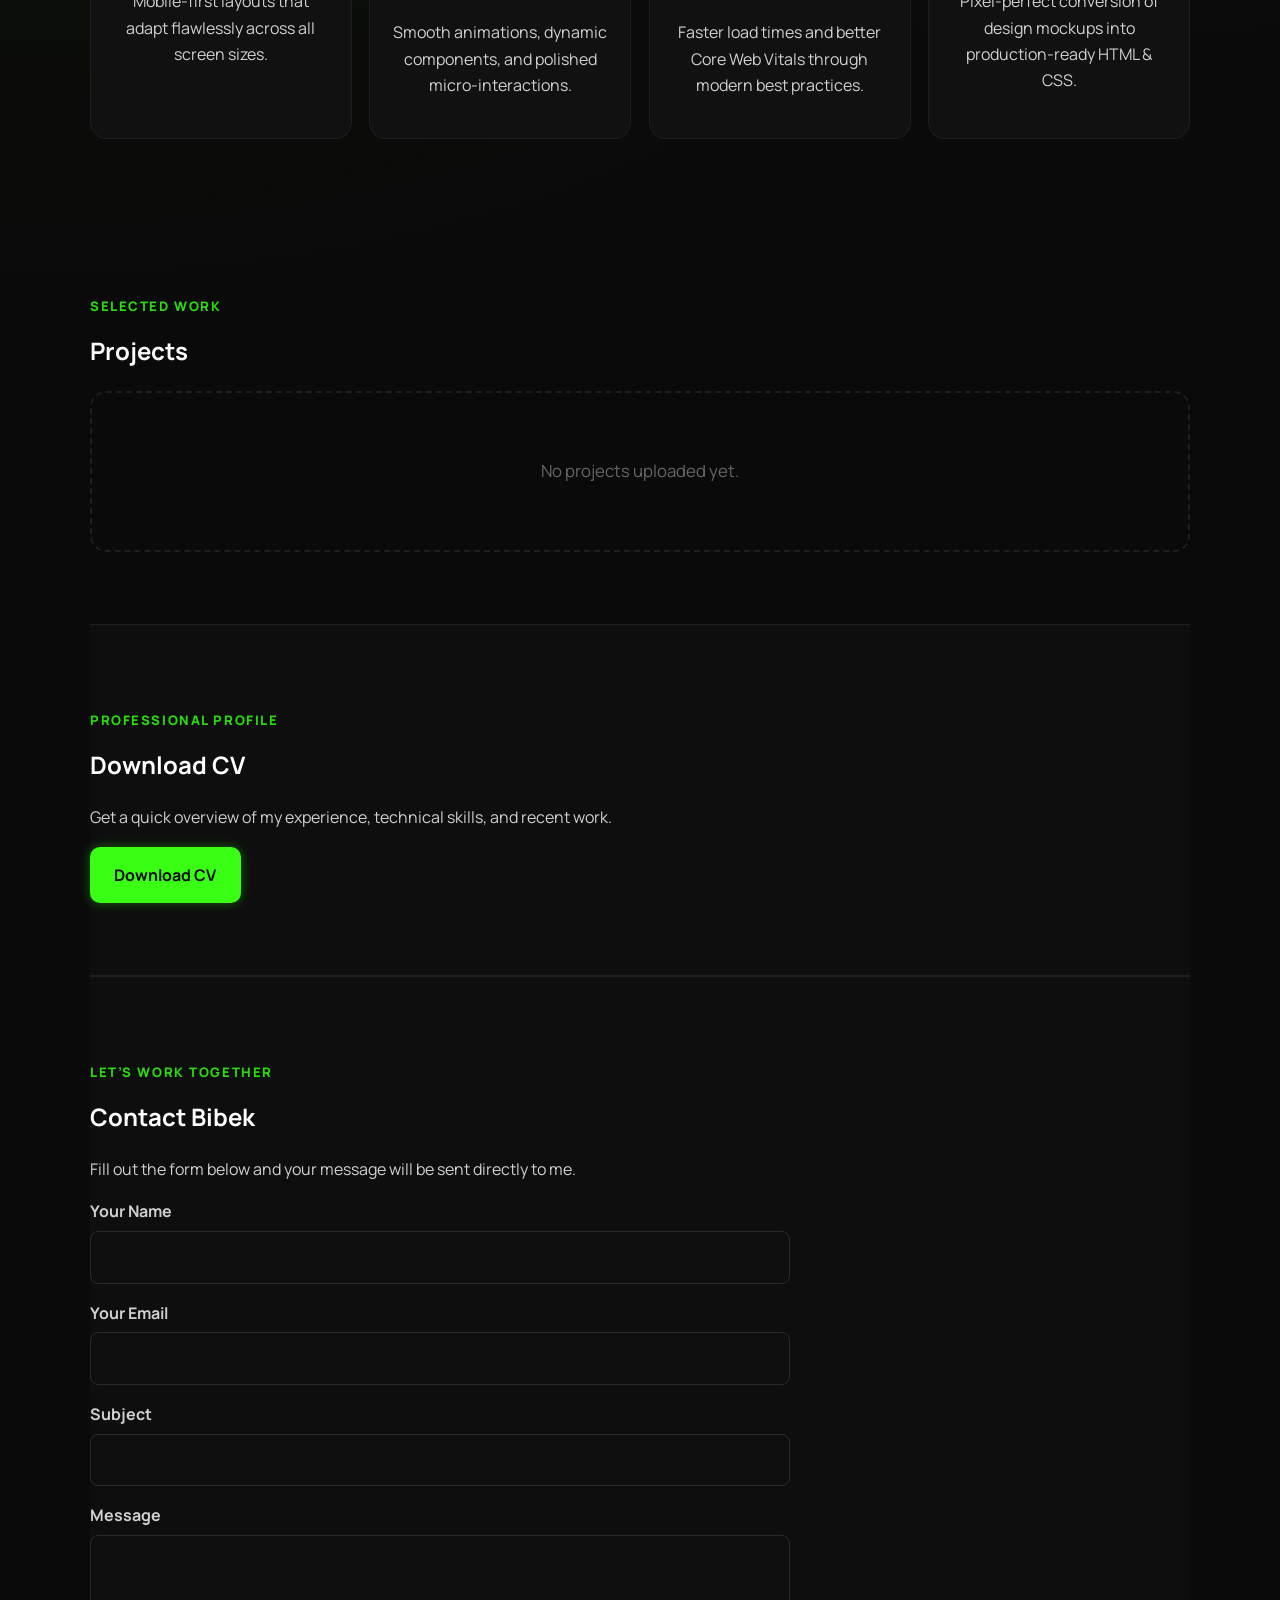
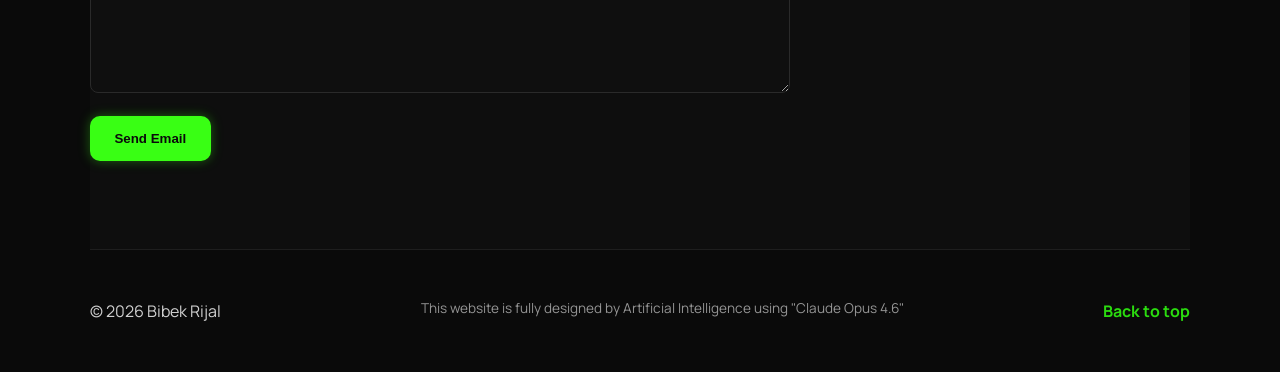
==== commit be1d50a4: "commit" ====
--- a/index.html
+++ b/index.html
@@ -188,6 +188,7 @@
     <footer class="site-footer">
       <div class="container footer-inner">
         <p>© <span id="year"></span> Bibek Rijal</p>
+        <p style="font-size: 0.85rem; opacity: 0.7; margin-top: 0.5rem;">This website is fully designed by Artificial Intelligence using "Claude Opus 4.6"</p>
         <a href="#home">Back to top</a>
       </div>
     </footer>
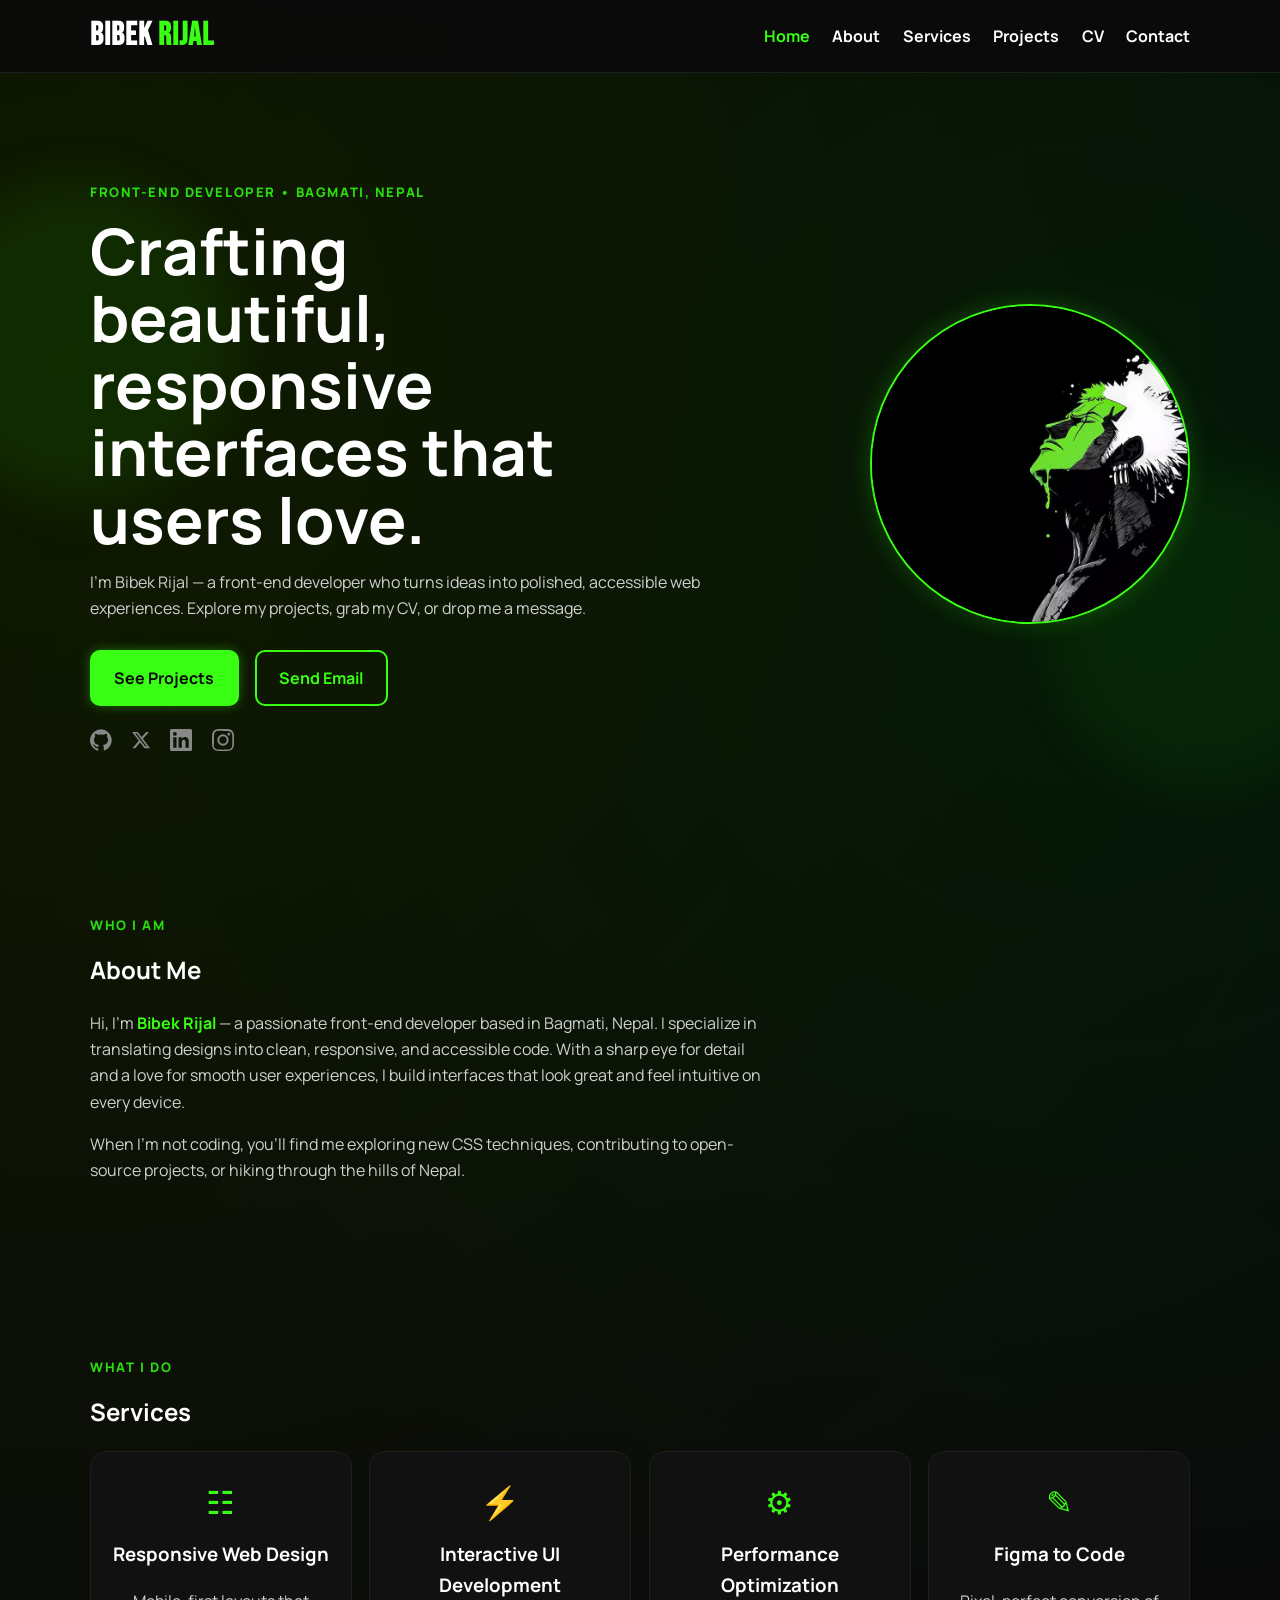
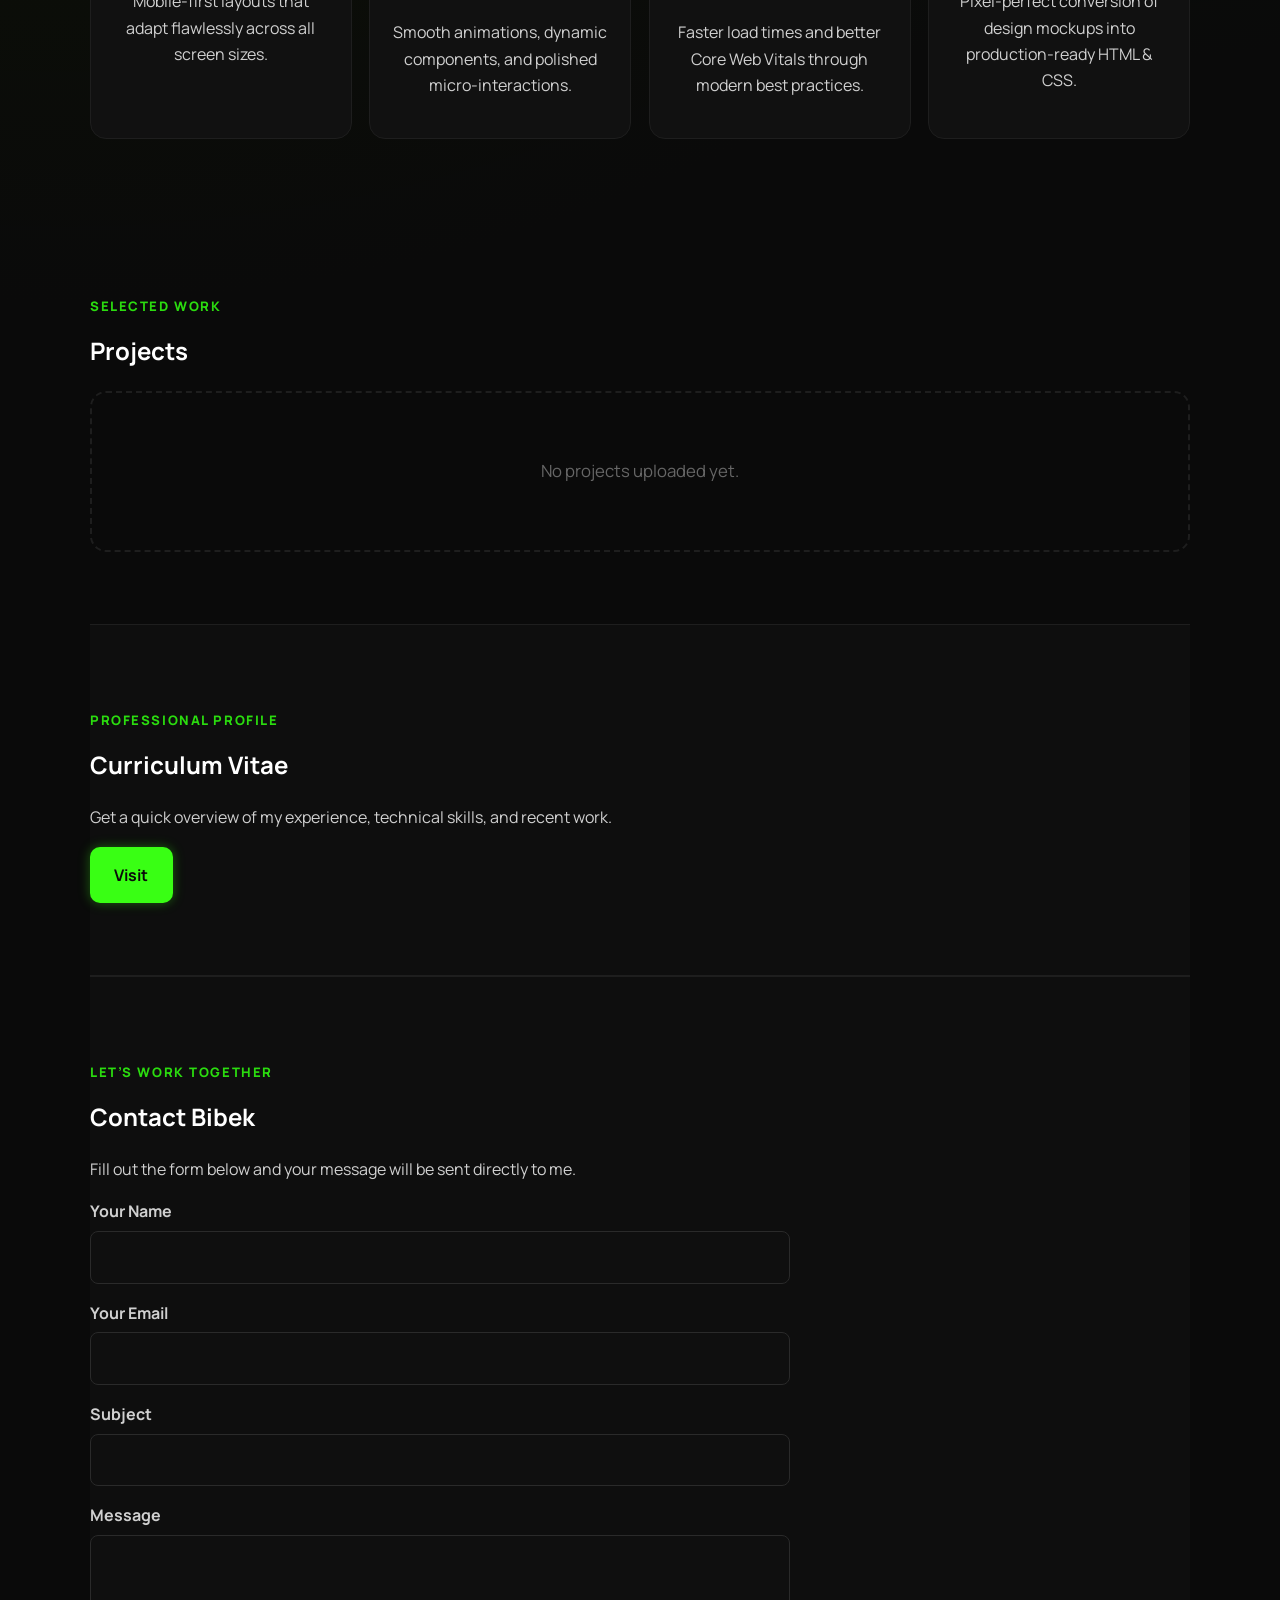
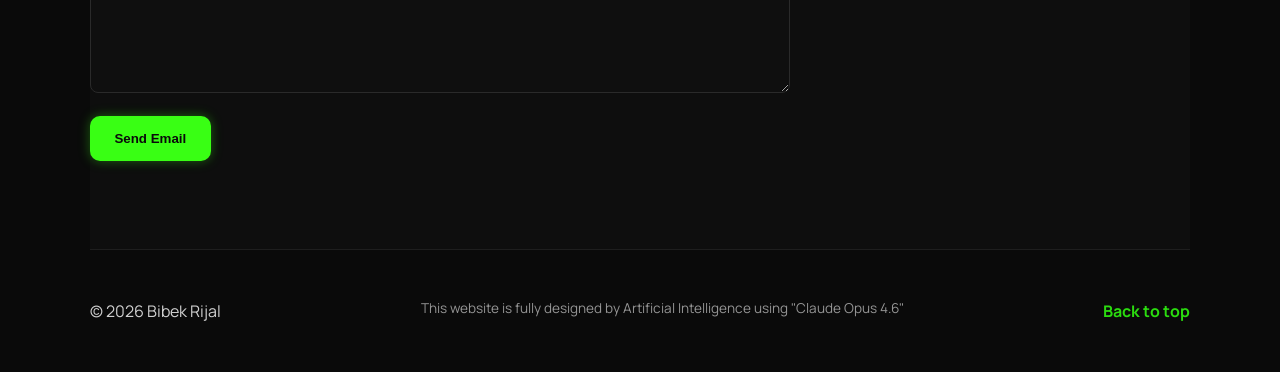
==== commit ed79af3e: "code config" ====
--- a/index.html
+++ b/index.html
@@ -135,13 +135,13 @@
       <section class="cv container reveal" id="cv">
         <div class="section-heading">
           <p class="kicker">Professional Profile</p>
-          <h2>Download CV</h2>
+          <h2>Curriculum Vitae</h2>
         </div>
         <p>
           Get a quick overview of my experience, technical skills, and recent work.
         </p>
-        <a class="btn btn-primary" href="assets/cv/admin-cv.txt" download>
-          Download CV
+        <a class="btn btn-primary" href="assets/cv/admin-cv.html">
+          Visit 
         </a>
       </section>
 
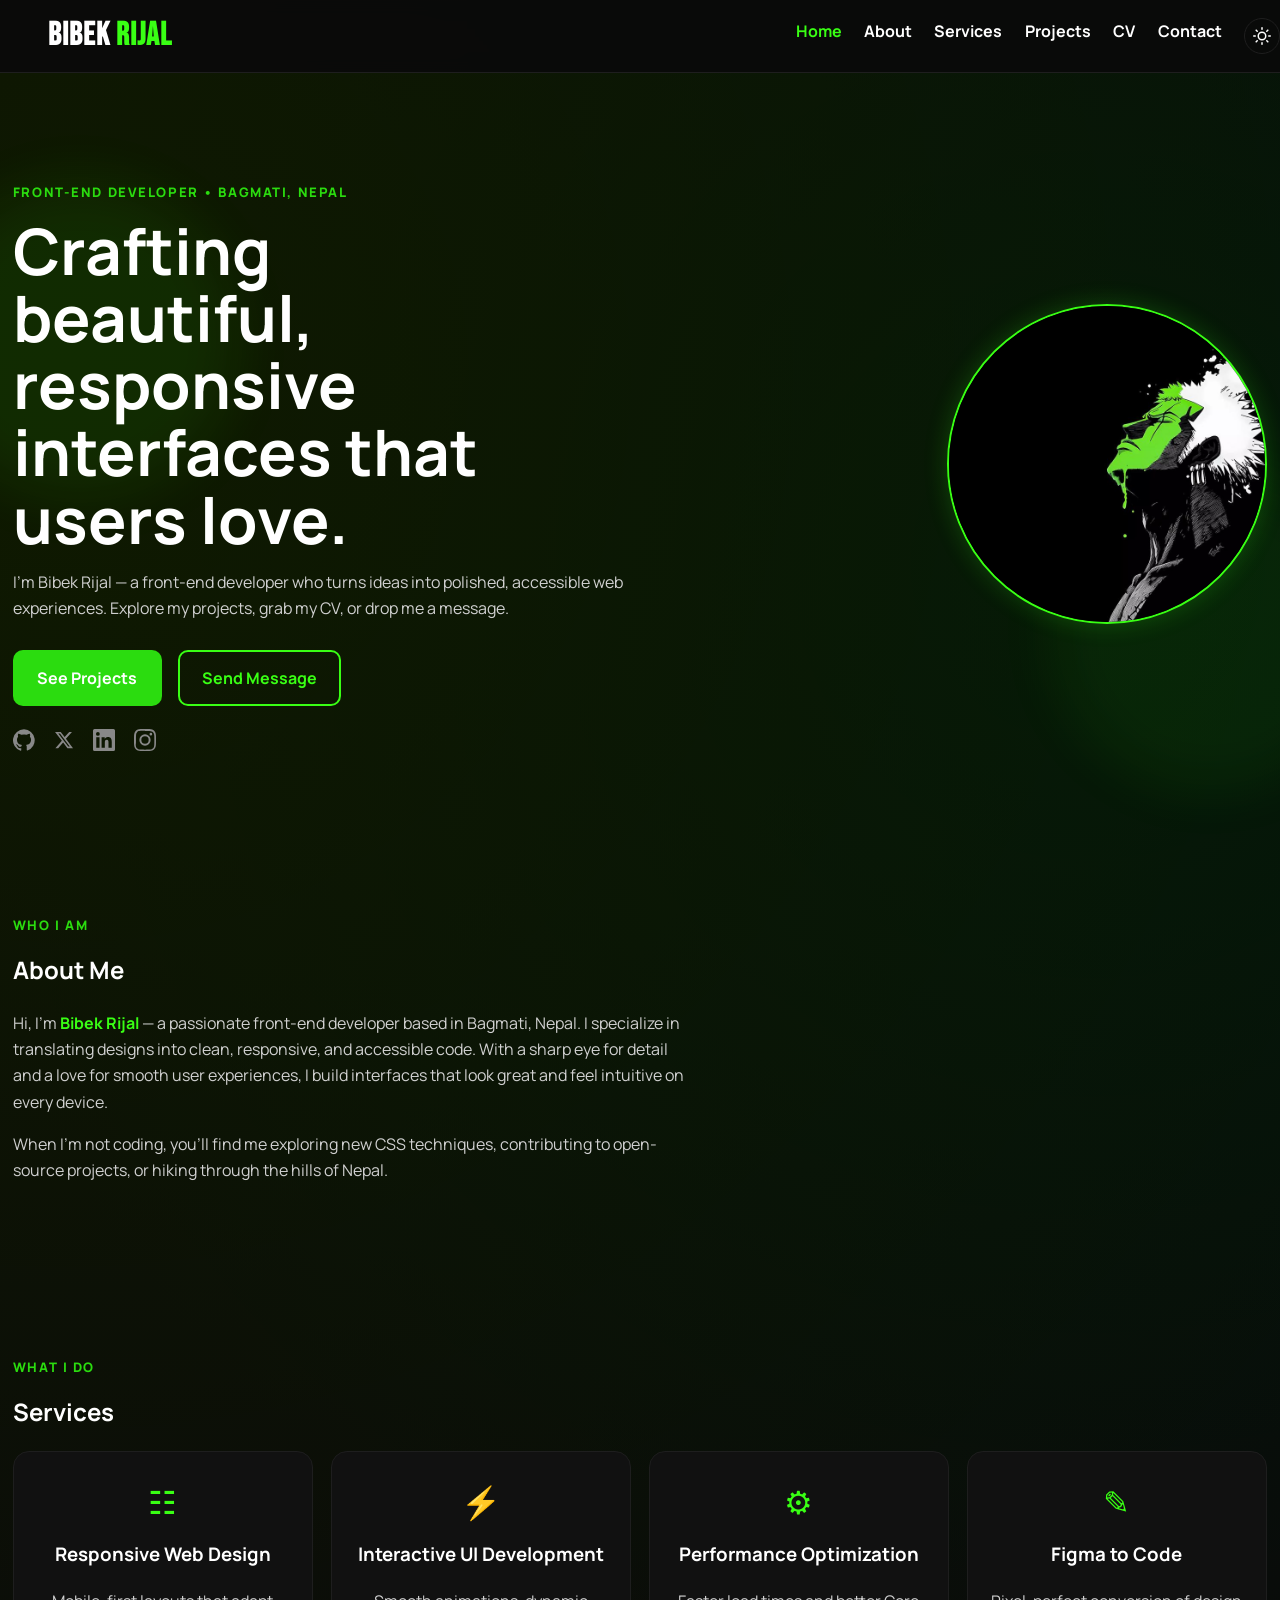
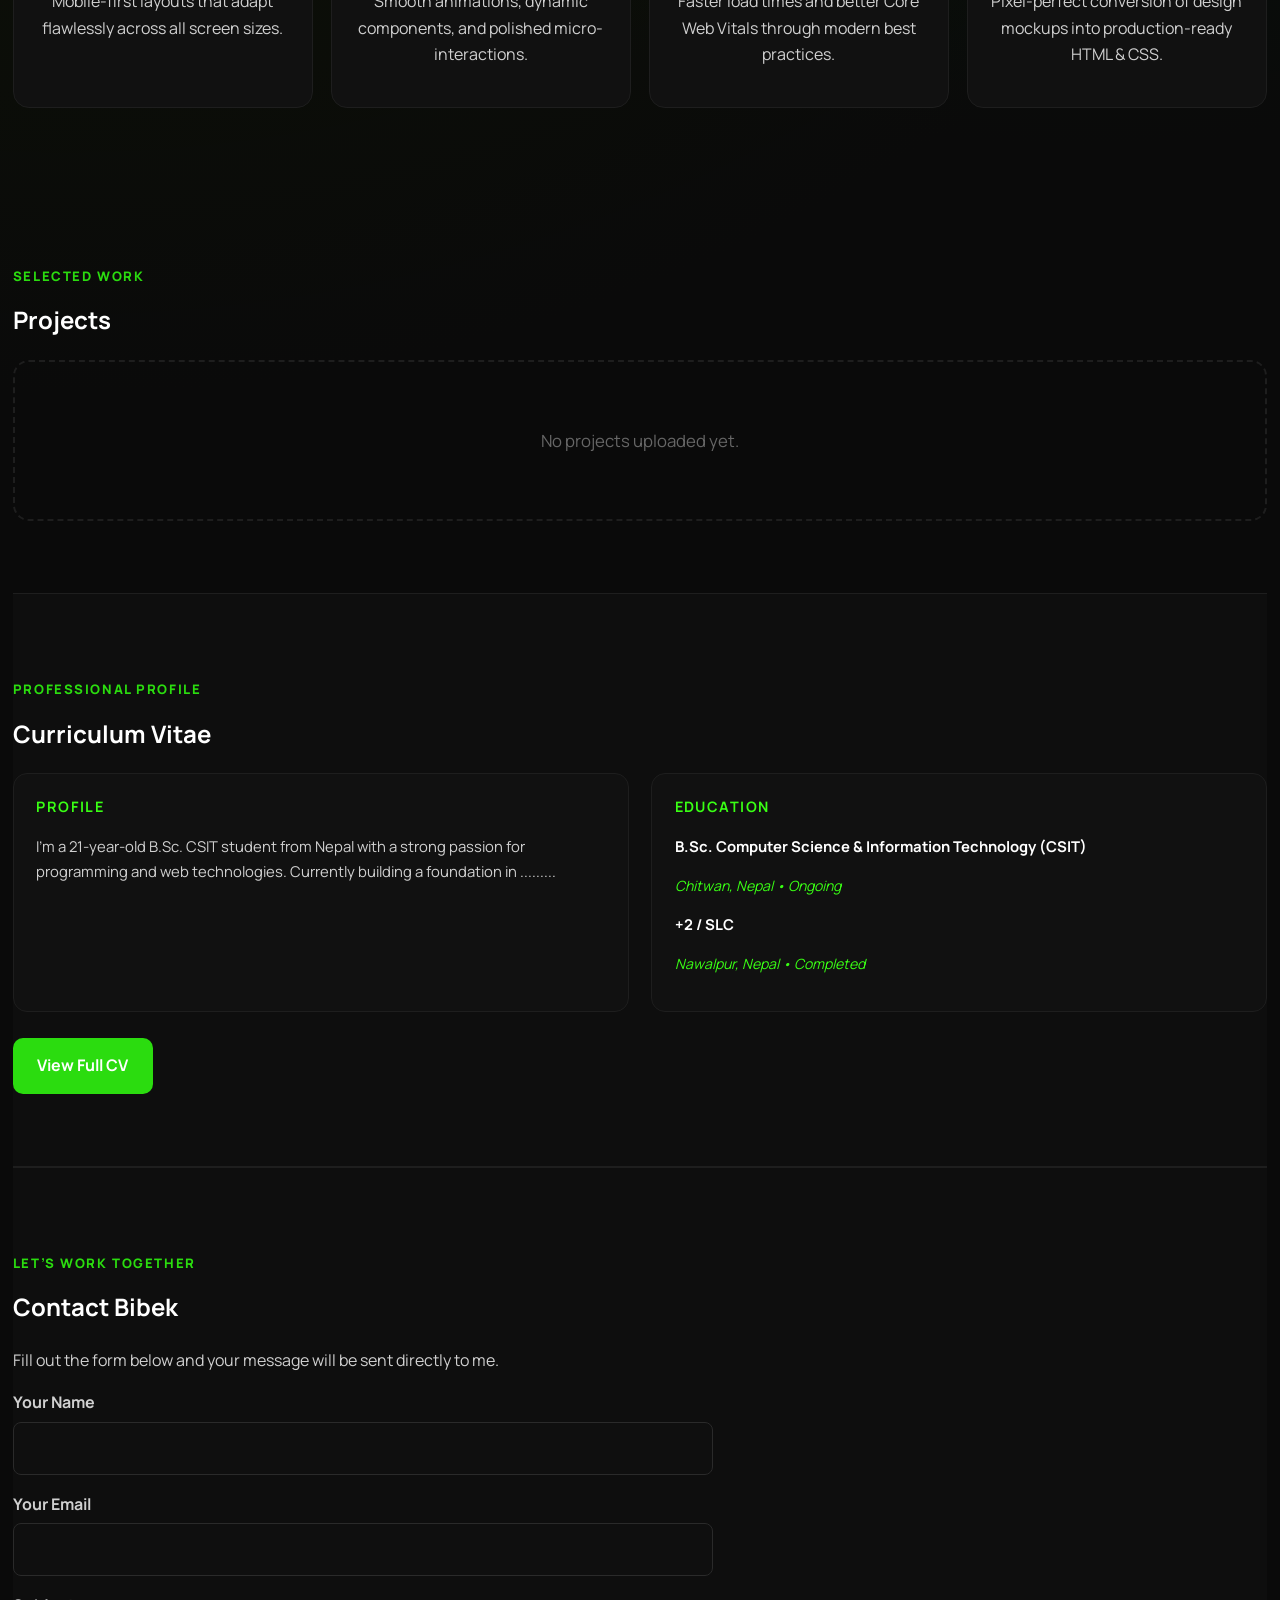
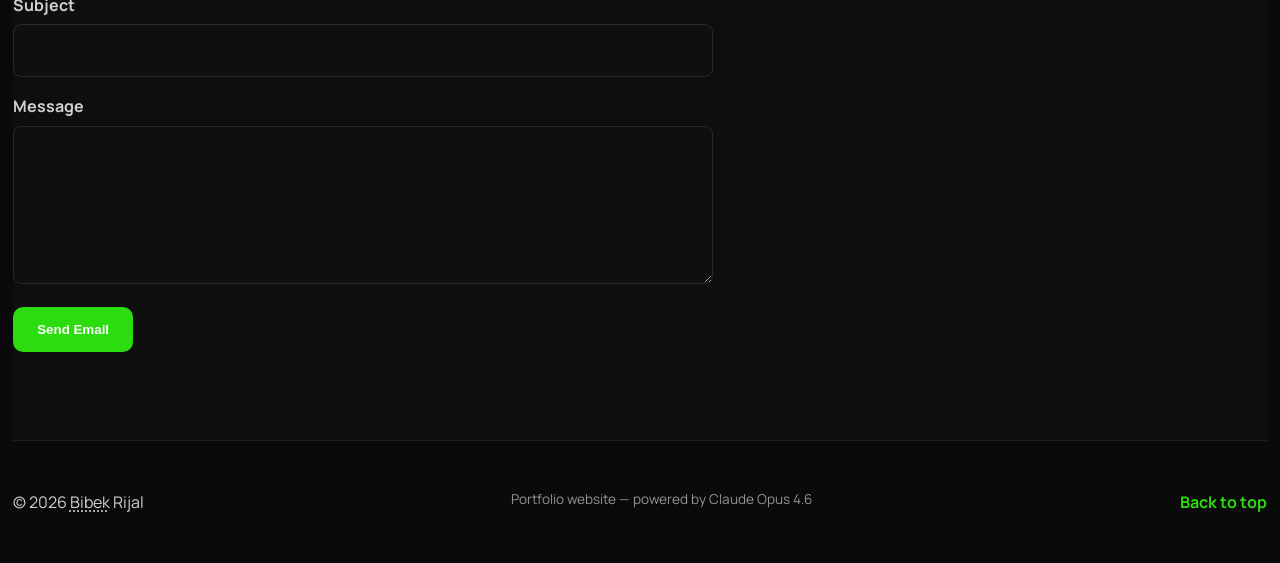
==== commit e10d99b0: "code config and improvement overlays" ====
--- a/index.html
+++ b/index.html
@@ -34,6 +34,12 @@
           <li><a href="#projects">Projects</a></li>
           <li><a href="#cv">CV</a></li>
           <li><a href="#contact">Contact</a></li>
+          <li>
+            <button class="theme-toggle" id="theme-toggle" aria-label="Toggle light/dark mode" title="Toggle theme">
+              <svg class="icon-sun" width="18" height="18" viewBox="0 0 24 24" fill="none" stroke="currentColor" stroke-width="2" stroke-linecap="round" stroke-linejoin="round"><circle cx="12" cy="12" r="5"/><line x1="12" y1="1" x2="12" y2="3"/><line x1="12" y1="21" x2="12" y2="23"/><line x1="4.22" y1="4.22" x2="5.64" y2="5.64"/><line x1="18.36" y1="18.36" x2="19.78" y2="19.78"/><line x1="1" y1="12" x2="3" y2="12"/><line x1="21" y1="12" x2="23" y2="12"/><line x1="4.22" y1="19.78" x2="5.64" y2="18.36"/><line x1="18.36" y1="5.64" x2="19.78" y2="4.22"/></svg>
+              <svg class="icon-moon" width="18" height="18" viewBox="0 0 24 24" fill="none" stroke="currentColor" stroke-width="2" stroke-linecap="round" stroke-linejoin="round"><path d="M21 12.79A9 9 0 1 1 11.21 3 7 7 0 0 0 21 12.79z"/></svg>
+            </button>
+          </li>
         </ul>
       </nav>
     </header>
@@ -50,7 +56,7 @@
           </p>
           <div class="hero-actions">
             <a class="btn btn-primary" href="#projects">See Projects</a>
-            <a class="btn btn-secondary" href="#contact">Send Email</a>
+            <a class="btn btn-secondary" href="#contact">Send Message</a>
           </div>
           <div class="hero-socials">
             <a href="https://github.com/Bek068" target="_blank" rel="noopener noreferrer" aria-label="GitHub">
@@ -68,7 +74,7 @@
           </div>
         </div>
         <div class="hero-image">
-          <img src="assets/image.jpg" alt="Bibek Rijal" />
+          <img src="assets/image.jpg" alt="Bibek Rijal" id="hero-img" />
         </div>
       </section>
 
@@ -137,11 +143,26 @@
           <p class="kicker">Professional Profile</p>
           <h2>Curriculum Vitae</h2>
         </div>
-        <p>
-          Get a quick overview of my experience, technical skills, and recent work.
-        </p>
+
+        <div class="cv-snapshot">
+          <div class="cv-snap-item">
+            <h3>Profile</h3>
+            <p>
+              I&rsquo;m a 21-year-old B.Sc. CSIT student from Nepal with a strong passion for
+              programming and web technologies. Currently building a foundation in .........
+            </p>
+          </div>
+          <div class="cv-snap-item">
+            <h3>Education</h3>
+            <p class="cv-snap-degree">B.Sc. Computer Science &amp; Information Technology (CSIT)</p>
+            <p class="cv-snap-meta">Chitwan, Nepal &bull; Ongoing</p>
+            <p class="cv-snap-degree" style="margin-top:0.5rem">+2 / SLC</p>
+            <p class="cv-snap-meta">Nawalpur, Nepal &bull; Completed</p>
+          </div>
+        </div>
+
         <a class="btn btn-primary" href="assets/cv/admin-cv.html">
-          Visit 
+          View Full CV
         </a>
       </section>
 
@@ -187,11 +208,35 @@
 
     <footer class="site-footer">
       <div class="container footer-inner">
-        <p>© <span id="year"></span> Bibek Rijal</p>
-        <p style="font-size: 0.85rem; opacity: 0.7; margin-top: 0.5rem;">This website is fully designed by Artificial Intelligence using "Claude Opus 4.6"</p>
+        <p id="copyright-text">© <span id="year"></span> <span id="footer-bibek" style="cursor:pointer;text-decoration:underline;text-decoration-style:dotted;text-underline-offset:3px">Bibek</span> Rijal</p>
+        <p style="font-size: 0.85rem; opacity: 0.7; margin-top: 0.5rem;">Portfolio website  &mdash; powered by Claude Opus 4.6</p>
         <a href="#home">Back to top</a>
       </div>
     </footer>
+
+    <!-- Snake Game overlay (hidden) -->
+    <div class="game-overlay" id="game-overlay" style="display:none">
+      <div class="game-container">
+        <div class="game-header">
+          <h3>&#127820; Snake Game</h3>
+          <div class="game-score">Score: <span id="game-score">0</span></div>
+          <button class="game-close" id="game-close" aria-label="Close game">&times;</button>
+        </div>
+        <canvas id="snake-canvas" width="400" height="400"></canvas>
+        <div class="game-controls">
+          <p class="game-hint">Use arrow keys or WASD to move. Tap the buttons on mobile.</p>
+          <div class="game-dpad">
+            <button class="dpad-btn dpad-up" data-dir="up">&#9650;</button>
+            <div class="dpad-mid">
+              <button class="dpad-btn dpad-left" data-dir="left">&#9664;</button>
+              <button class="dpad-btn dpad-right" data-dir="right">&#9654;</button>
+            </div>
+            <button class="dpad-btn dpad-down" data-dir="down">&#9660;</button>
+          </div>
+        </div>
+        <button class="btn btn-primary game-start" id="game-start">Start Game</button>
+      </div>
+    </div>
 
     <!-- Success confirmation -->
     <div class="msg-confirm" id="msg-confirm" style="display:none" hidden>
--- a/styles.css
+++ b/styles.css
@@ -9,6 +9,35 @@
   --line: #1e1e1e;
   --shadow: 0 14px 30px rgba(0, 0, 0, 0.6);
   --glow: 0 0 12px rgba(57, 255, 20, 0.35);
+  --header-bg: rgba(10, 10, 10, 0.92);
+  --input-bg: #0f0f0f;
+  --input-border: #2a2a2a;
+  --input-color: #e0e0e0;
+  --cv-section-bg: rgba(17, 17, 17, 0.7);
+  --msg-card-bg: #111;
+  --orb-opacity-left: 0.08;
+  --orb-opacity-right: 0.06;
+}
+
+[data-theme="light"] {
+  --ink: #111111;
+  --text: #444444;
+  --cream: #f5f5f5;
+  --paper: #ffffff;
+  --accent: #1a8a00;
+  --accent-strong: #157000;
+  --warm: #1a8a00;
+  --line: #ddd;
+  --shadow: 0 8px 24px rgba(0, 0, 0, 0.1);
+  --glow: 0 0 10px rgba(26, 138, 0, 0.2);
+  --header-bg: rgba(245, 245, 245, 0.92);
+  --input-bg: #ffffff;
+  --input-border: #ccc;
+  --input-color: #222;
+  --cv-section-bg: rgba(240, 240, 240, 0.7);
+  --msg-card-bg: #fff;
+  --orb-opacity-left: 0.04;
+  --orb-opacity-right: 0.03;
 }
 
 * {
@@ -20,7 +49,7 @@
   width: 1px;
 }
 ::-webkit-scrollbar-track {
-  background: #0a0a0a;
+  background: transparent;
 }
 ::-webkit-scrollbar-thumb {
   background: var(--accent);
@@ -28,7 +57,7 @@
 }
 html {
   scrollbar-width: thin;
-  scrollbar-color: var(--accent) #0a0a0a;
+  scrollbar-color: var(--accent) transparent;
 }
 
 html {
@@ -42,10 +71,15 @@
   background: radial-gradient(circle at 5% 10%, #0f1a00 0%, transparent 45%),
     radial-gradient(circle at 85% 15%, #001a0a 0%, transparent 35%), var(--cream);
   line-height: 1.65;
+  transition: background-color 300ms ease, color 300ms ease;
+}
+
+[data-theme="light"] body {
+  background: var(--cream);
 }
 
 .container {
-  width: min(1100px, 92%);
+  width: min(1320px, 98%);
   margin: 0 auto;
 }
 
@@ -63,23 +97,31 @@
   left: -80px;
   top: 20%;
   background: #39ff14;
-  opacity: 0.08;
+  opacity: var(--orb-opacity-left);
 }
 
 .orb-right {
   right: -90px;
   bottom: 12%;
   background: #39ff14;
-  opacity: 0.06;
+  opacity: var(--orb-opacity-right);
 }
 
 .site-header {
   position: sticky;
   top: 0;
-  background: rgba(10, 10, 10, 0.92);
+  background: var(--header-bg);
   backdrop-filter: blur(8px);
   border-bottom: 1px solid var(--line);
   z-index: 10;
+  display: flex;
+  align-items: center;
+}
+
+.site-header > .theme-toggle {
+  margin-left: 1.4rem;
+  margin-right: 1rem;
+  flex-shrink: 0;
 }
 
 .nav {
@@ -87,6 +129,7 @@
   align-items: center;
   justify-content: space-between;
   min-height: 72px;
+  flex: 1;
 }
 
 .brand {
@@ -95,14 +138,15 @@
   font-size: 2rem;
   font-weight: 800;
   text-decoration: none;
+  margin-left: 3rem;
 }
 
 .brand-first {
-  color: #ffffff;
+  color: var(--ink);
 }
 
 .brand-last {
-  color: #39ff14;
+  color: var(--accent);
 }
 
 .menu-toggle {
@@ -133,6 +177,33 @@
 .nav-links a.active {
   color: var(--accent);
 }
+
+/* ── Theme toggle ── */
+.theme-toggle {
+  display: inline-flex;
+  align-items: center;
+  justify-content: center;
+  background: transparent;
+  border: 1px solid var(--line);
+  color: var(--ink);
+  width: 36px;
+  height: 36px;
+  border-radius: 50%;
+  cursor: pointer;
+  transition: border-color 200ms ease, color 200ms ease, transform 200ms ease;
+}
+
+.theme-toggle:hover {
+  border-color: var(--accent);
+  color: var(--accent);
+  transform: scale(1.1);
+}
+
+.icon-moon { display: none; }
+.icon-sun { display: block; }
+
+[data-theme="light"] .icon-moon { display: block; }
+[data-theme="light"] .icon-sun { display: none; }
 
 main section {
   padding: 4.5rem 0;
@@ -165,6 +236,18 @@
   border: 2px solid var(--accent);
   box-shadow: 0 0 24px rgba(57, 255, 20, 0.2);
   animation: glow-pulse 2s ease-in-out infinite, float 3s ease-in-out infinite;
+  cursor: pointer;
+  transition: border-color 300ms ease;
+}
+
+.hero-image img.spin {
+  animation: theme-spin 0.6s cubic-bezier(0.4, 0, 0.2, 1);
+}
+
+@keyframes theme-spin {
+  0%   { transform: rotate(0deg) scale(1); }
+  50%  { transform: rotate(360deg) scale(0.85); }
+  100% { transform: rotate(720deg) scale(1); }
 }
 
 @keyframes glow-pulse {
@@ -251,14 +334,18 @@
 }
 
 .btn-primary {
+  background: var(--accent-strong);
+  color: #fff;
+  box-shadow: none;
+}
+
+[data-theme="light"] .btn-primary {
+  color: #fff;
+}
+
+.btn-primary:hover {
   background: var(--accent);
-  color: #0a0a0a;
   box-shadow: var(--glow);
-}
-
-.btn-primary:hover {
-  background: var(--accent-strong);
-  box-shadow: 0 0 20px rgba(57, 255, 20, 0.5);
 }
 
 .btn-secondary {
@@ -359,9 +446,56 @@
 
 .cv,
 .contact {
-  background: rgba(17, 17, 17, 0.7);
+  background: var(--cv-section-bg);
   border-top: 1px solid var(--line);
   border-bottom: 1px solid var(--line);
+}
+
+/* ── CV Snapshot ── */
+.cv-snapshot {
+  display: flex;
+  gap: 1.4rem;
+  margin: 1.2rem 0 1.6rem;
+}
+
+.cv-snap-item {
+  flex: 1;
+  background: var(--paper);
+  border: 1px solid var(--line);
+  border-radius: 14px;
+  padding: 1.3rem 1.4rem;
+  transition: border-color 250ms ease, box-shadow 250ms ease;
+}
+
+.cv-snap-item:hover {
+  border-color: var(--accent);
+  box-shadow: 0 0 16px rgba(57, 255, 20, 0.1);
+}
+
+.cv-snap-item h3 {
+  font-size: 0.9rem;
+  font-weight: 700;
+  color: var(--accent);
+  text-transform: uppercase;
+  letter-spacing: 0.1em;
+  margin-bottom: 0.5rem;
+}
+
+.cv-snap-item p {
+  font-size: 0.93rem;
+  line-height: 1.7;
+}
+
+.cv-snap-degree {
+  font-weight: 700;
+  color: var(--ink);
+}
+
+.cv-snap-meta {
+  margin-top: 0.2rem;
+  font-size: 0.88rem !important;
+  color: var(--accent);
+  font-style: italic;
 }
 
 #contact-form {
@@ -384,10 +518,10 @@
   width: 100%;
   padding: 0.75rem;
   border-radius: 8px;
-  border: 1px solid #2a2a2a;
+  border: 1px solid var(--input-border);
   font: inherit;
-  background: #0f0f0f;
-  color: #e0e0e0;
+  background: var(--input-bg);
+  color: var(--input-color);
 }
 
 input:focus,
@@ -441,7 +575,7 @@
 
 .msg-confirm-card {
   position: relative;
-  background: #111;
+  background: var(--msg-card-bg);
   border: 1px solid var(--accent);
   border-radius: 16px;
   padding: 2.5rem 2rem 2rem;
@@ -525,6 +659,9 @@
   .services-grid {
     grid-template-columns: 1fr 1fr;
   }
+  .cv-snapshot {
+    flex-direction: column;
+  }
 }
 
 @media (max-width: 700px) {
@@ -546,7 +683,7 @@
     top: 60px;
     left: 4%;
     right: 4%;
-    background: #111;
+    background: var(--paper);
     border: 1px solid var(--line);
     border-radius: 12px;
     box-shadow: var(--shadow);
@@ -635,3 +772,130 @@
     gap: 0.5rem;
   }
 }
+
+/* ── Snake Game Overlay ── */
+.game-overlay {
+  position: fixed;
+  inset: 0;
+  background: rgba(0, 0, 0, 0.85);
+  backdrop-filter: blur(6px);
+  z-index: 300;
+  display: flex;
+  align-items: center;
+  justify-content: center;
+  animation: game-fade-in 300ms ease both;
+}
+
+@keyframes game-fade-in {
+  from { opacity: 0; }
+  to   { opacity: 1; }
+}
+
+.game-container {
+  background: var(--paper);
+  border: 1px solid var(--accent);
+  border-radius: 16px;
+  padding: 1.5rem;
+  text-align: center;
+  box-shadow: 0 0 40px rgba(57, 255, 20, 0.2);
+  max-width: 440px;
+  width: 92%;
+}
+
+.game-header {
+  display: flex;
+  align-items: center;
+  justify-content: space-between;
+  margin-bottom: 1rem;
+}
+
+.game-header h3 {
+  font-size: 1.2rem;
+  color: var(--accent);
+  margin: 0;
+}
+
+.game-score {
+  font-weight: 700;
+  color: var(--ink);
+  font-size: 0.95rem;
+}
+
+.game-close {
+  background: none;
+  border: none;
+  color: var(--text);
+  font-size: 1.6rem;
+  cursor: pointer;
+  line-height: 1;
+  padding: 0.2rem 0.4rem;
+  border-radius: 6px;
+  transition: color 150ms ease;
+}
+
+.game-close:hover {
+  color: var(--accent);
+}
+
+#snake-canvas {
+  display: block;
+  margin: 0 auto;
+  border: 1px solid var(--line);
+  border-radius: 8px;
+  background: #0a0a0a;
+  max-width: 100%;
+  height: auto;
+}
+
+[data-theme="light"] #snake-canvas {
+  background: #e8e8e8;
+}
+
+.game-controls {
+  margin-top: 0.8rem;
+}
+
+.game-hint {
+  font-size: 0.8rem;
+  color: var(--text);
+  opacity: 0.7;
+  margin-bottom: 0.6rem;
+}
+
+.game-dpad {
+  display: flex;
+  flex-direction: column;
+  align-items: center;
+  gap: 0.3rem;
+}
+
+.dpad-mid {
+  display: flex;
+  gap: 2.5rem;
+}
+
+.dpad-btn {
+  width: 44px;
+  height: 44px;
+  border-radius: 8px;
+  border: 1px solid var(--line);
+  background: var(--paper);
+  color: var(--ink);
+  font-size: 1rem;
+  cursor: pointer;
+  display: flex;
+  align-items: center;
+  justify-content: center;
+  transition: border-color 150ms ease, background 150ms ease;
+}
+
+.dpad-btn:hover,
+.dpad-btn:active {
+  border-color: var(--accent);
+  background: rgba(57, 255, 20, 0.08);
+}
+
+.game-start {
+  margin-top: 1rem;
+  width: 100%;
+}
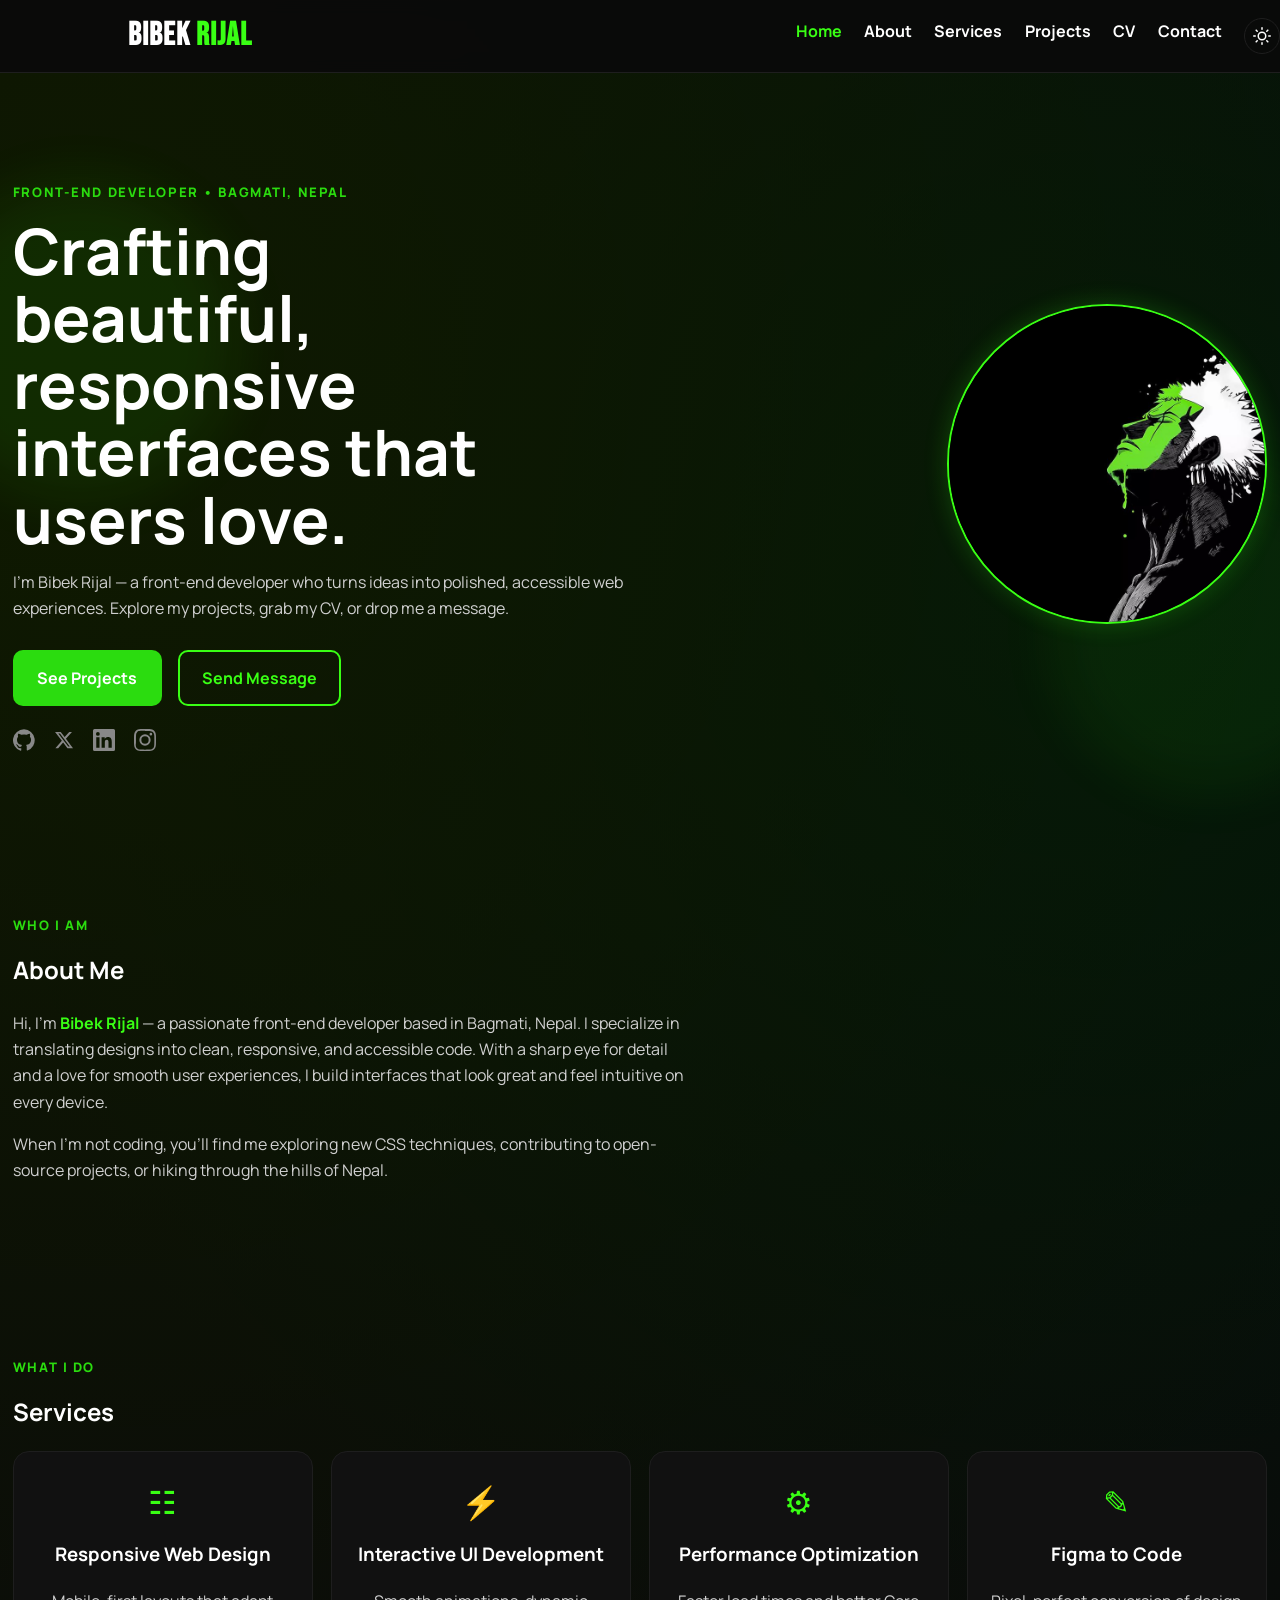
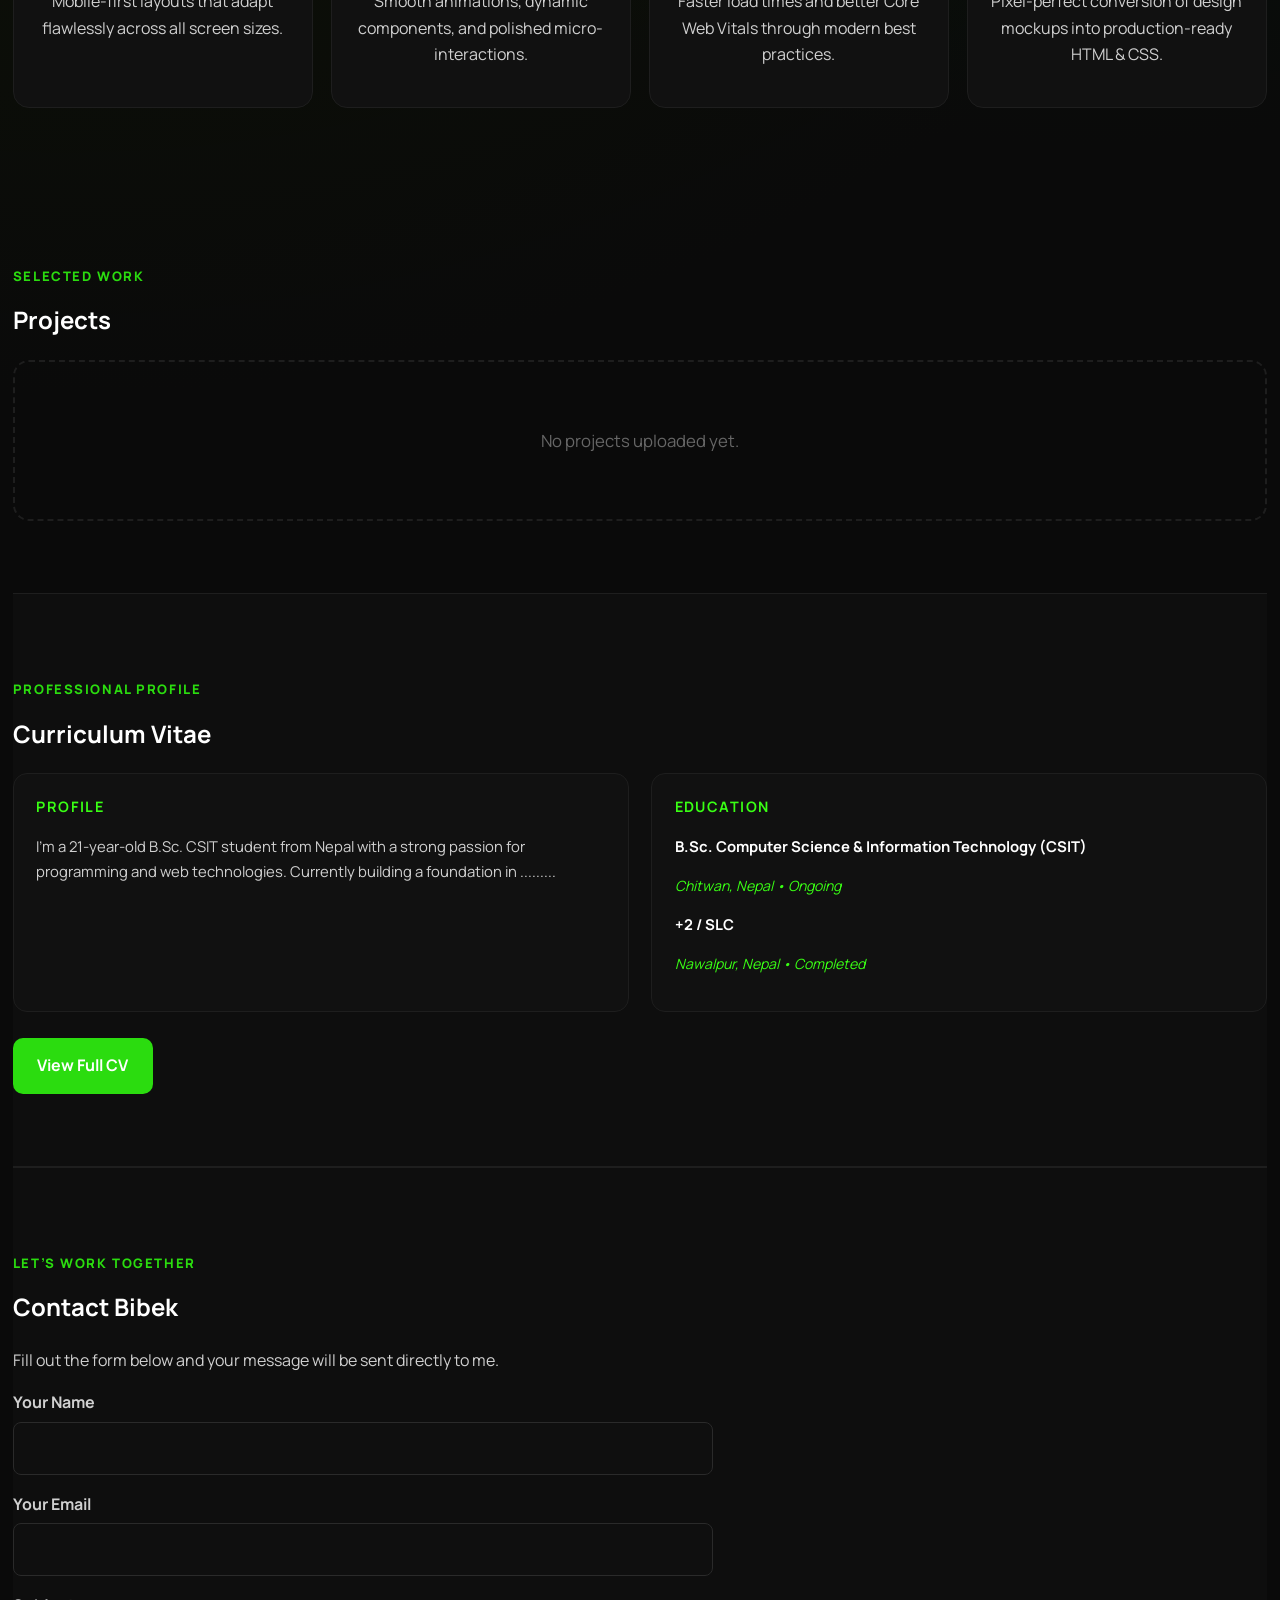
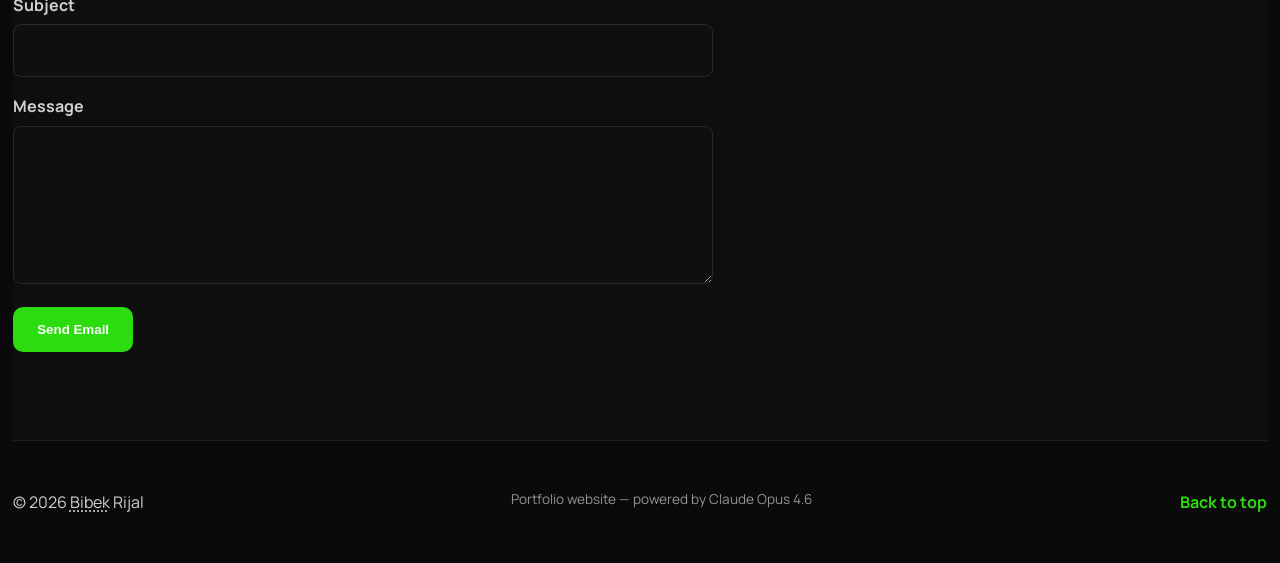
==== commit f98c48f6: "border config" ====
--- a/index.html
+++ b/index.html
@@ -219,7 +219,7 @@
       <div class="game-container">
         <div class="game-header">
           <h3>&#127820; Snake Game</h3>
-          <div class="game-score">Score: <span id="game-score">0</span></div>
+          <div class="game-score">Score: <span id="game-score">0</span> &nbsp;|&nbsp; Best: <span id="game-highscore">0</span></div>
           <button class="game-close" id="game-close" aria-label="Close game">&times;</button>
         </div>
         <canvas id="snake-canvas" width="400" height="400"></canvas>
--- a/styles.css
+++ b/styles.css
@@ -138,7 +138,7 @@
   font-size: 2rem;
   font-weight: 800;
   text-decoration: none;
-  margin-left: 3rem;
+  margin-left: 8rem;
 }
 
 .brand-first {
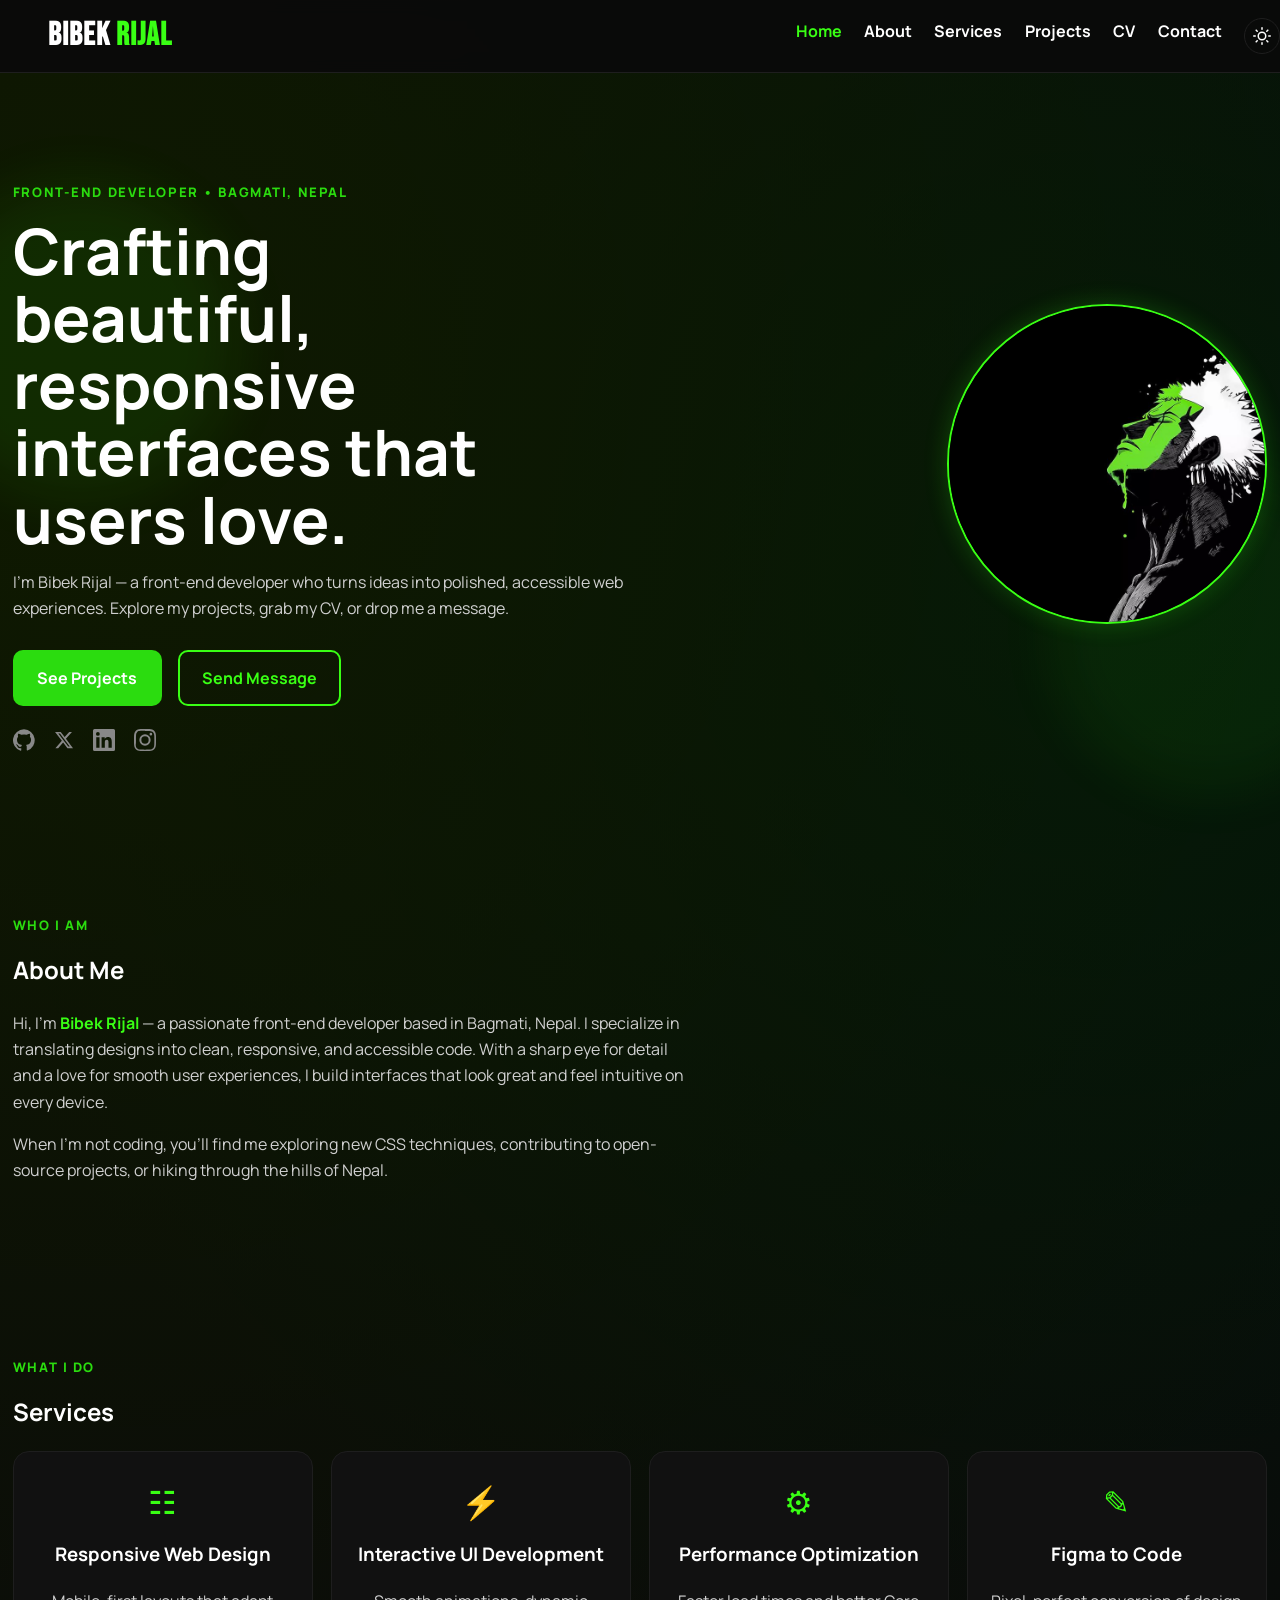
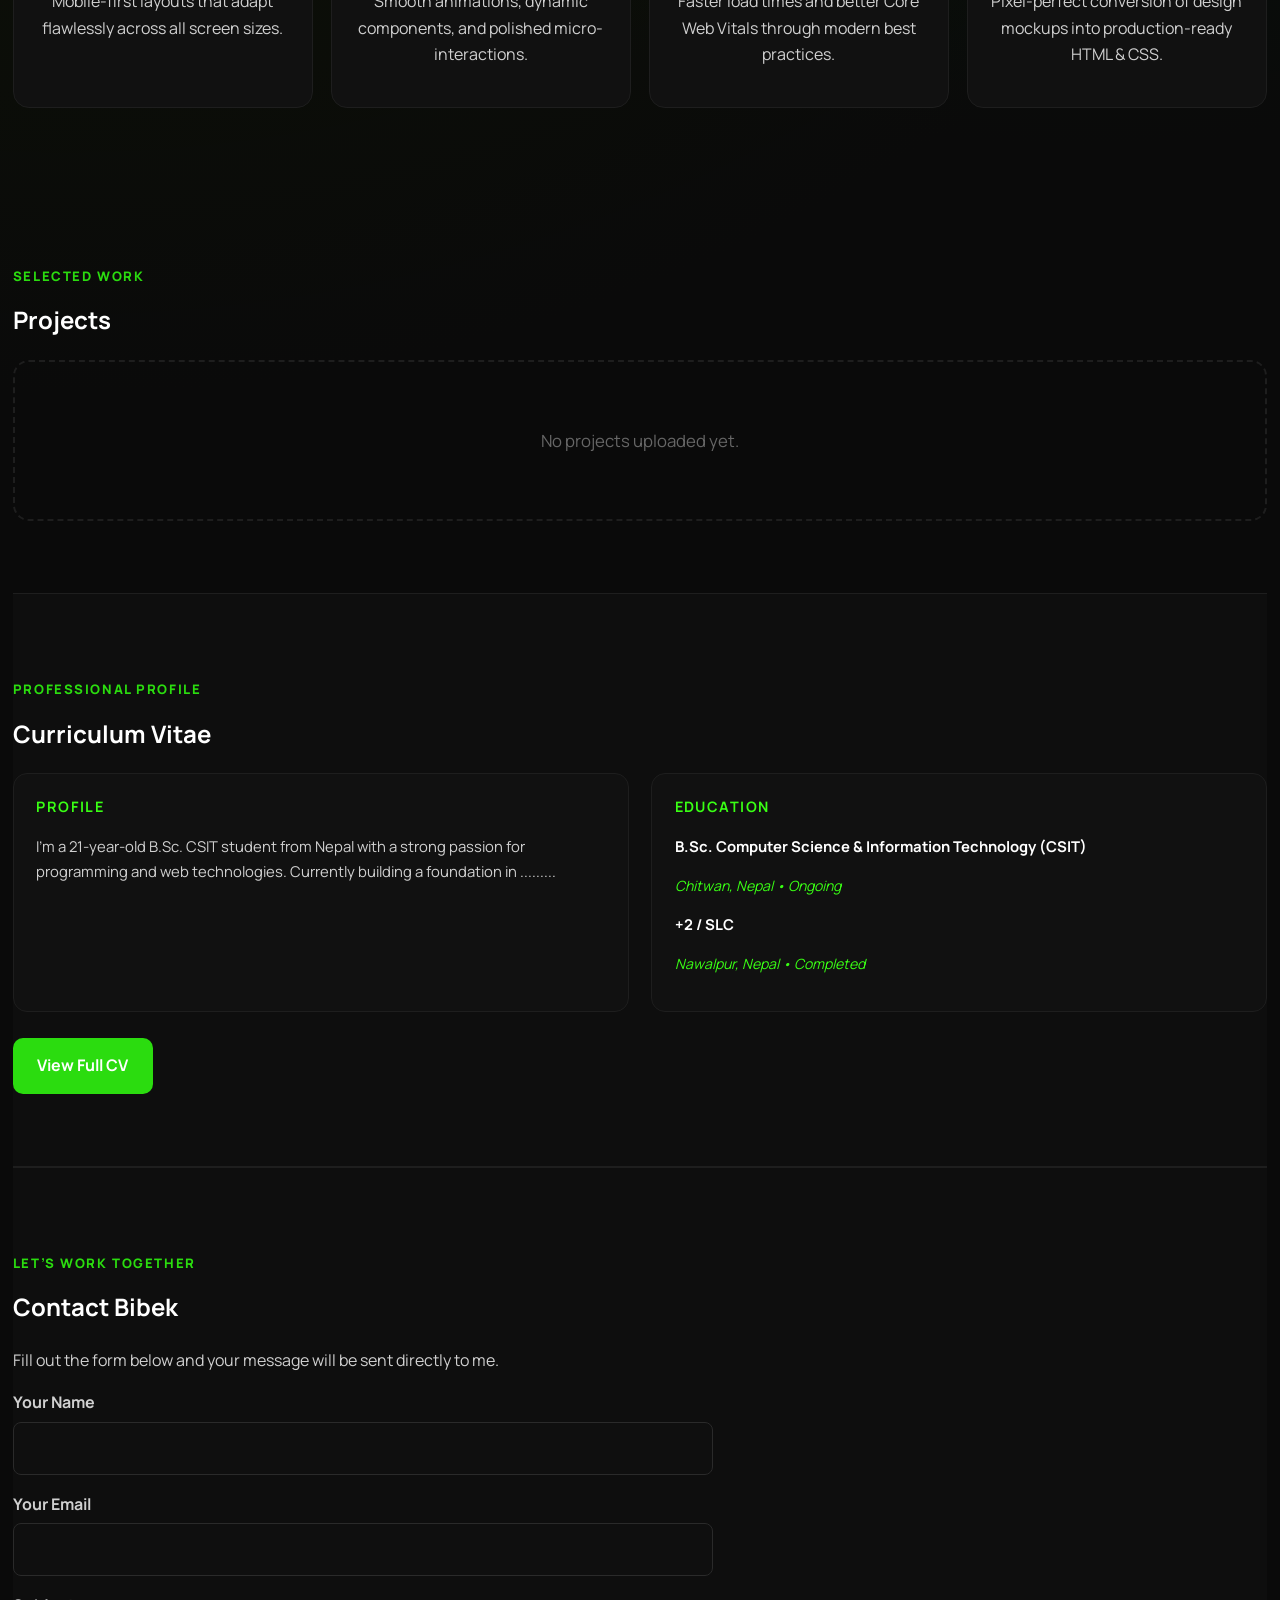
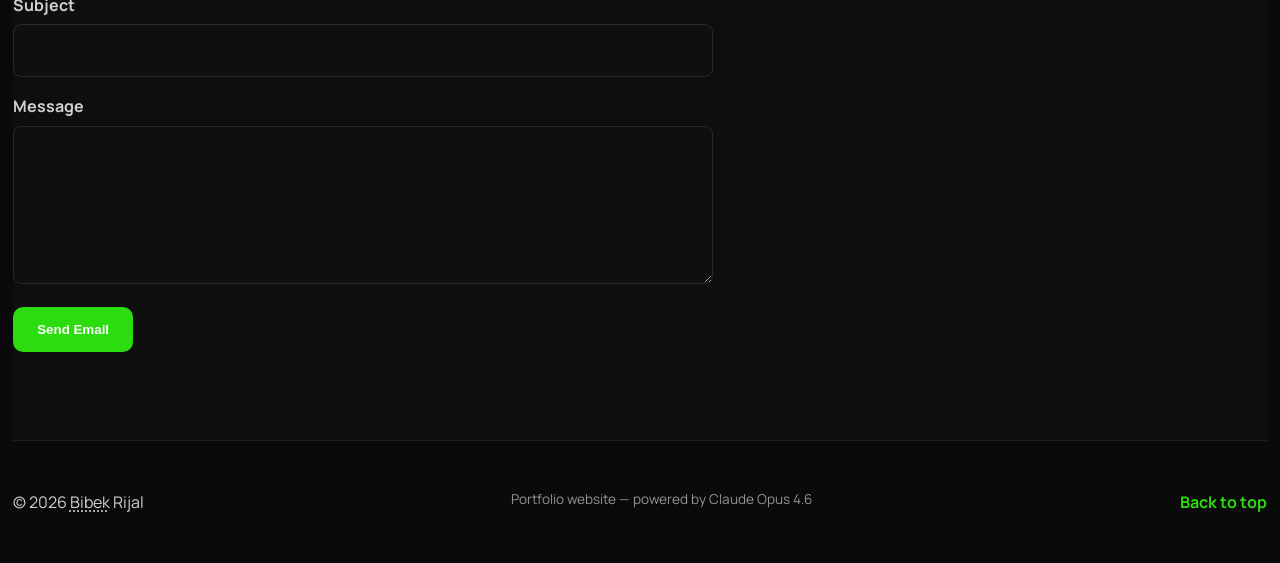
==== commit cf1d17ec: "code config.." ====
--- a/index.html
+++ b/index.html
@@ -1,5 +1,5 @@
 <!DOCTYPE html>
-<html lang="en">
+<html lang="en" data-theme="dark">
   <head>
     <meta charset="UTF-8" />
     <meta name="viewport" content="width=device-width, initial-scale=1.0" />
@@ -15,7 +15,7 @@
       href="https://fonts.googleapis.com/css2?family=Bebas+Neue&family=Manrope:wght@400;500;700;800&display=swap"
       rel="stylesheet"
     />
-    <link rel="stylesheet" href="styles.css?v=2" />
+    <link rel="stylesheet" href="styles.css" />
   </head>
   <body>
     <div class="bg-orb orb-left" aria-hidden="true"></div>
@@ -248,6 +248,6 @@
       </div>
     </div>
 
-    <script src="script.js?v=2"></script>
+    <script src="script.js"></script>
   </body>
 </html>
--- a/styles.css
+++ b/styles.css
@@ -138,7 +138,7 @@
   font-size: 2rem;
   font-weight: 800;
   text-decoration: none;
-  margin-left: 8rem;
+  margin-left: 3rem;
 }
 
 .brand-first {
